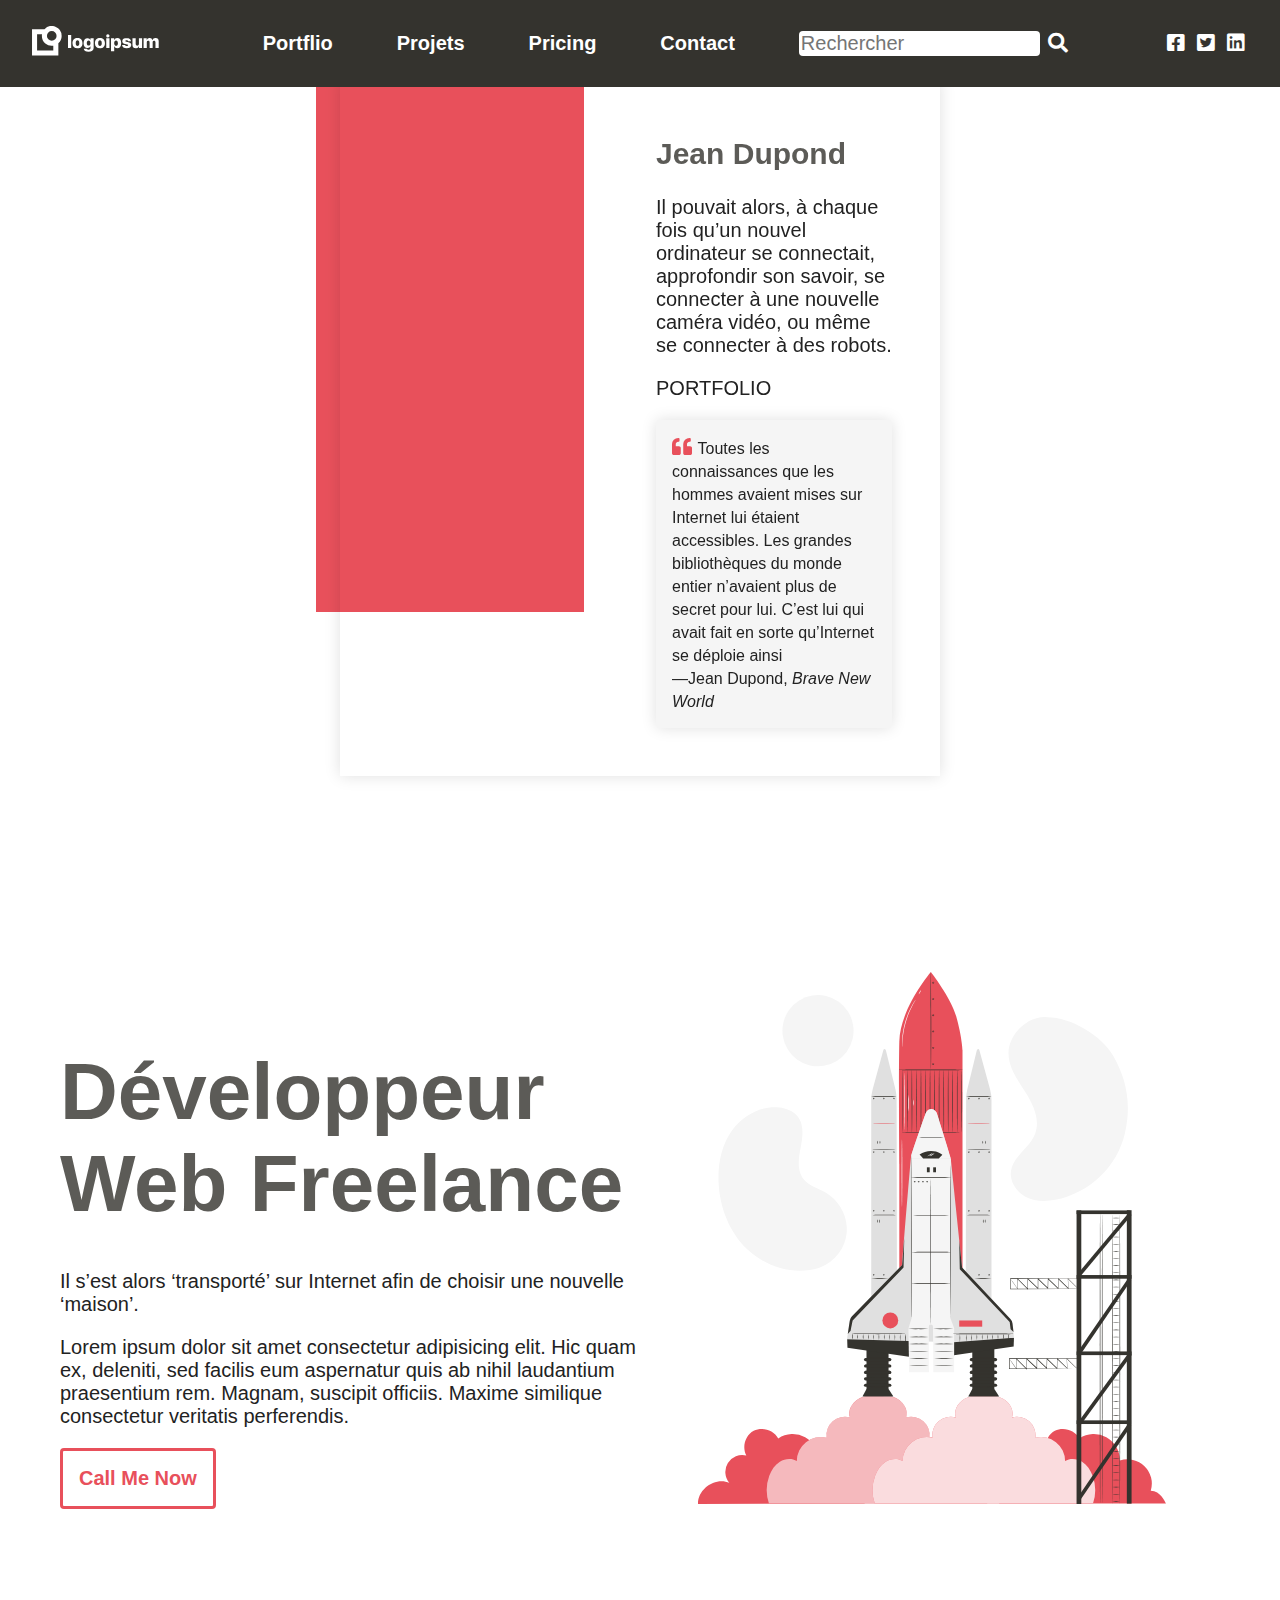
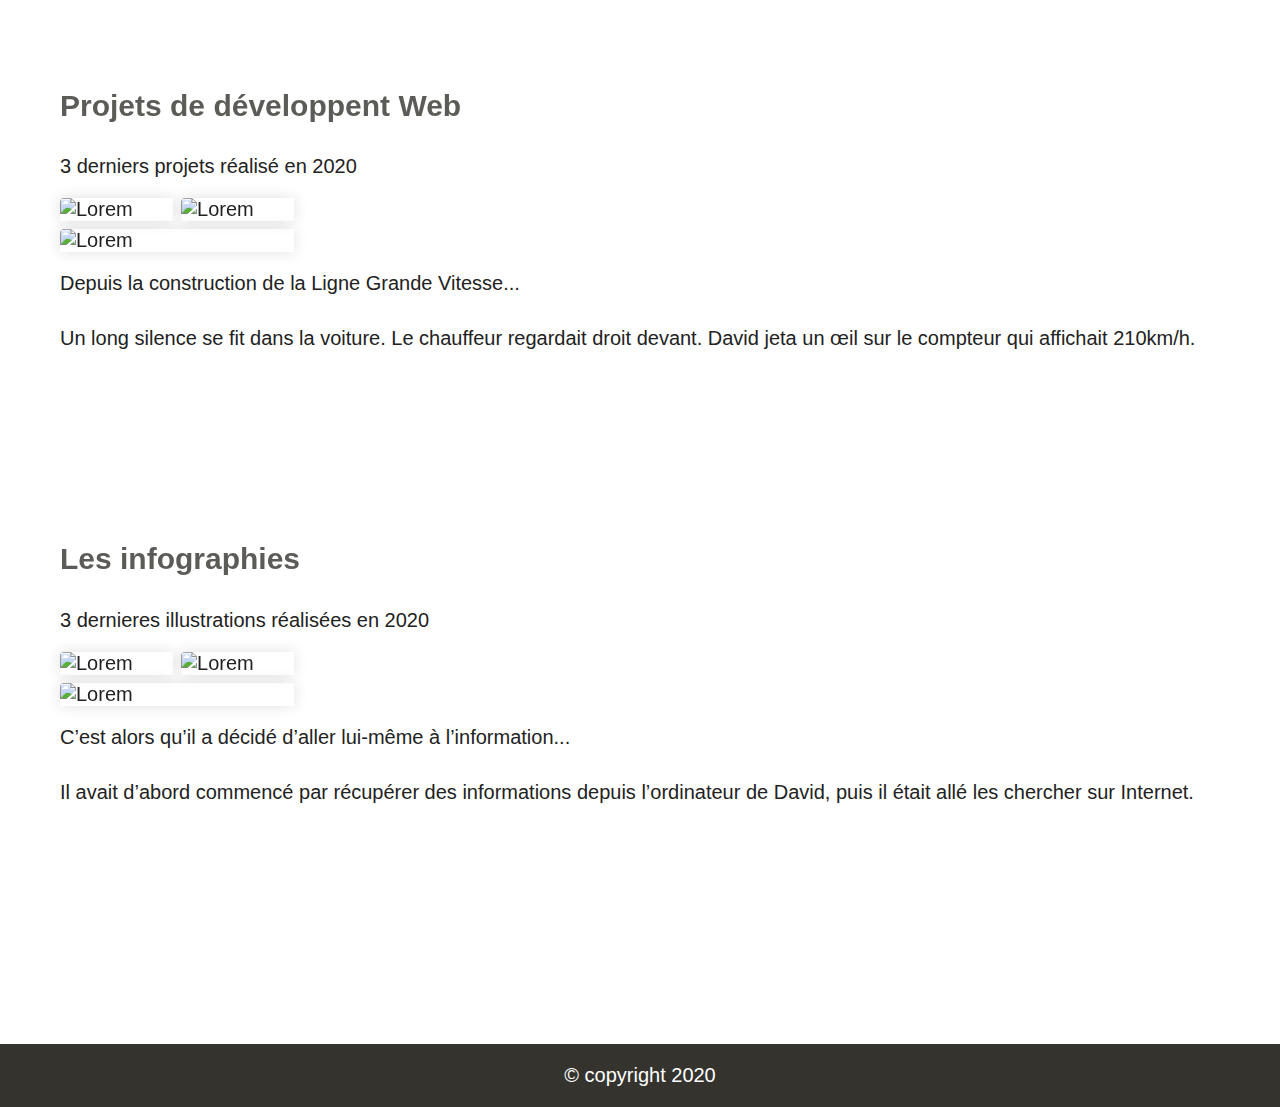
==== index.html @ 0a0eeaf2 "MAJ Majeur" ====
<!DOCTYPE html>
<html lang="fr">

<head>
    <!-- Global site tag (gtag.js) - Google Analytics -->
    <script async src="https://www.googletagmanager.com/gtag/js?id=UA-68715119-11"></script>
    <script>
        window.dataLayer = window.dataLayer || [];

        function gtag() {
            dataLayer.push(arguments);
        }
        gtag('js', new Date());
        gtag('config', 'UA-68715119-11');
    </script>
    <meta charset="UTF-8">
    <meta name="viewport" content="width=device-width, initial-scale=1.0">
    <!-- BALISE SEO MINIMUM -->
    <meta name="description"
        content="Développeur Web Freelance, je crée des sites web sur mesure. Je suis Jean Dupond. et je vous présente mes derniers travaux 2020">
    <meta name="keywords" content="Développeur, Web, Freelance">
    <meta name="author" content="Jean Dupond.">
    <!-- FACEBOOK -->
    <meta property="og:url" content="https://nicolas-malet-dev.now.sh/index.html" />
    <meta property="og:type" content="website" />
    <meta property="og:title" content="Jean Dupond. Développeur Web Freelance" />
    <meta property="og:description" content="Développeur Web Freelance, je crée des sites web sur mesure" />
    <meta property="og:image" content="https://nicolas-malet-dev.now.sh/images/appercu-du-site.png" />
    <title>Portfolio de Jean Dupond. Développeur Web Freelance</title>
    <link rel="alternate" hreflang="fr" href="https://nicolas-malet-dev.now.sh/" />
    <!-- <link rel="stylesheet" href="css/reset.css"> -->
    <link rel="stylesheet" href="css/normalize.css">
    <link rel="stylesheet" href="https://cdnjs.cloudflare.com/ajax/libs/font-awesome/5.13.1/css/all.min.css">
    <link rel="stylesheet" href="css/master.css">
    <link rel="stylesheet" href="css/side-nav.css">
</head>

<body>

    <header>
        <a id="logo" href="index.html">
            <svg id="logoipsum" xmlns="http://www.w3.org/2000/svg" width="126.72" height="29.54"
                viewbox="0 0 126.72 29.54">
                <defs>
                    <style>
                        .cls-1 {
                            fill: #fff;
                        }
                    </style>
                </defs>
                <path class="cls-1"
                    d="M61.51,44.26h3.21v13H61.51ZM66,52.37c0-3.22,2-5.15,5-5.15s5,1.93,5,5.15-1.93,5.17-5,5.17S66,55.66,66,52.37Zm6.82,0c0-1.77-.69-2.81-1.79-2.81s-1.78,1-1.78,2.81.68,2.8,1.78,2.8,1.81-1,1.81-2.79Zm4.46,5.56h3.1a1.66,1.66,0,0,0,1.74,1c1.23,0,1.87-.66,1.87-1.64v-1.8h0a3.06,3.06,0,0,1-3,1.75c-2.35,0-3.91-1.79-3.91-4.87s1.49-5,4-5a3.07,3.07,0,0,1,3,1.89H84V47.45h3.18v9.74C87.18,59.54,85.1,61,82,61c-2.78,0-4.56-1.28-4.74-3.07ZM84,52.37c0-1.57-.72-2.56-1.86-2.56s-1.84,1-1.84,2.56.69,2.48,1.84,2.48S84,54,84,52.37Zm4.45,0c0-3.22,2-5.15,5-5.15s5,1.93,5,5.15-1.94,5.17-5,5.17-5-1.88-5-5.17Zm6.82,0c0-1.77-.7-2.81-1.79-2.81s-1.78,1-1.78,2.81.68,2.8,1.78,2.8,1.81-1,1.81-2.79Zm4.48-7.29a1.64,1.64,0,1,1,1.71,1.57h-.07a1.58,1.58,0,0,1-1.62-1.54v0Zm0,2.36H103V57.3H99.8Zm14.94,4.93c0,3.21-1.44,5.07-3.89,5.07a3.07,3.07,0,0,1-3-1.83h-.06v4.86h-3.21v-13h3.19v1.76h.06a3.1,3.1,0,0,1,3-1.9c2.52,0,4,1.83,4,5.05Zm-3.27,0c0-1.56-.73-2.57-1.86-2.57s-1.84,1-1.85,2.57.72,2.56,1.85,2.56,1.92-.93,1.92-2.55Zm8.75-5.16c2.69,0,4.36,1.27,4.38,3.31h-2.93c0-.71-.59-1.15-1.47-1.15s-1.3.34-1.3.85.37.67,1.11.82l2.06.42c2,.42,2.8,1.22,2.8,2.71,0,2-1.85,3.36-4.6,3.36s-4.54-1.32-4.67-3.33h3.11c.09.73.67,1.16,1.61,1.16s1.38-.3,1.38-.83-.3-.62-1.07-.78l-1.86-.39c-1.93-.41-2.94-1.42-2.94-2.93.06-2,1.74-3.21,4.45-3.21Zm15.4,10.08h-3.11V55.44h-.06a2.82,2.82,0,0,1-2.87,2.05A3.43,3.43,0,0,1,126,54.17c0-.13,0-.26,0-.39V47.45h3.21v5.64c0,1.16.61,1.79,1.61,1.79a1.65,1.65,0,0,0,1.63-1.65,1.79,1.79,0,0,0,0-.23V47.45h3.2Zm1.55-9.85h3.12v1.9h.07a2.85,2.85,0,0,1,2.81-2.08,2.56,2.56,0,0,1,2.74,2.09H146a3,3,0,0,1,3-2.09,3.13,3.13,0,0,1,3.24,3c0,.12,0,.23,0,.35V57.3H149V51.43c0-1-.47-1.56-1.38-1.56a1.4,1.4,0,0,0-1.42,1.38,1.48,1.48,0,0,0,0,.21V57.3h-3.06V51.4c0-1-.49-1.53-1.37-1.53a1.42,1.42,0,0,0-1.44,1.42,1.21,1.21,0,0,0,0,.19V57.3h-3.21Z"
                    transform="translate(-25.52 -35.23)" />
                <path class="cls-1"
                    d="M55.16,45.11A9.88,9.88,0,0,0,38,38.43H25.52V64.77H51.87V52.46A9.86,9.86,0,0,0,55.16,45.11Zm-5.07,0a4.82,4.82,0,1,1-4.83-4.81h0A4.82,4.82,0,0,1,50.09,45.11ZM46.8,59.7H30.59V43.5h4.94a8.69,8.69,0,0,0-.15,1.61A9.83,9.83,0,0,0,46.8,54.87Z"
                    transform="translate(-25.52 -35.23)" />
            </svg>
        </a>
        <div class="sideBarActionButton" onclick="openNav()">
            <i class="fas fa-bars"></i>
        </div>
        <nav id="mySidenav">
            <div class="sideBarActionButton" onclick="closeNav()">
                <i class="fas fa-times"></i>
            </div>
            <a href="index.html">Portflio</a>
            <a href="projets.html">Projets</a>
            <a href="#">Pricing</a>
            <a href="contact.html">Contact</a>
            <form id="recherche">
                <label for="search">
                    <input id="search" class="styleInput" type="search" placeholder="Rechercher">
                    <button type="submit"><i class="fas fa-search fx" style="color:white"></i></button>
                </label>
            </form>

            <div class="rs">
                <a href="#"><i class="fab fa-facebook-square fx"></i></a>
                <a href="#"><i class="fab fa-twitter-square fx"></i></a>
                <a href="#"><i class="fab fa-linkedin fx"></i></a>
            </div>
        </nav>
    </header>
    <aside>
        <div class="card d-flex-row glu2 shadow-light">
            <div class="profilPhoto flex-1-1-200">
                <div class="design">

                </div>
            </div>

            <div class="profilText flex-1-1-200">
                <h2>Jean Dupond</h2>
                <p>Il pouvait alors, à chaque fois qu’un nouvel ordinateur se connectait, approfondir son savoir, se
                    connecter à une nouvelle caméra vidéo, ou même se connecter à des robots.
                </p>
                <p><strong>PORTFOLIO</strong></p>

                <blockquote class="border-radius shadow-light" cite="https://www.huxley.net/bnw/four.html">
                    <i class="fas fa-quote-left"></i>
                    <small>Toutes les connaissances que les hommes avaient mises sur Internet lui étaient accessibles.
                        Les grandes bibliothèques du monde entier n’avaient plus de secret pour lui. C’est lui qui avait
                        fait en sorte qu’Internet se déploie ainsi</small>
                    <footer><small>—Jean Dupond, <cite>Brave New World</cite></small></footer>
                </blockquote>
            </div>
        </div>
    </aside>
    <main class="espaceInt">
        <article class="d-flex-row fEnd">
            <div class="flex-1-1-200 espaceExt">
                <h1>Développeur Web Freelance</h1>

                <p>Il s’est alors ‘transporté’ sur Internet afin de choisir une nouvelle ‘maison’.</p>
                <p>Lorem ipsum dolor sit amet consectetur adipisicing elit. Hic quam ex, deleniti, sed facilis eum
                    aspernatur quis ab nihil laudantium praesentium rem. Magnam, suscipit officiis. Maxime similique
                    consectetur veritatis perferendis.</p>
                <a class="text-center btn-secondary border-radius"
                    href="download/vs-code-keyboard-shortcuts-windows.pdf">
                    Call Me Now
                </a>
            </div>
            <div class="flex-1-1-200 espaceExt text-center">
                <img id="illustration" src="images/rocket.svg" alt="Lorem">
            </div>
        </article>
        <article class=" d-flex-col ">
            <h2 class="espaceExt-p">Projets de développent Web</h2>
            <p class="espaceExt-p"><strong>3 derniers projets réalisé en 2020</strong></p>
            <div class="d-flex-row">
                <div class="miniature flex-1-1-200 espaceExt shadow-light">
                    <div class="miniature-overlay">
                        <a class="text-center text-light btn-white espaceExt border-radius"
                            href="download/vs-code-keyboard-shortcuts-windows.pdf"><i class="fas fa-download"></i> Download</a>
                    </div>
                    <img class="border-radius" src="https://picsum.photos/450/280?random=1" alt="Lorem" />
                </div>
                <div class="miniature flex-1-1-200 espaceExt shadow-light">
                    <div class="miniature-overlay"><a class="text-center text-light btn-white espaceExt border-radius"
                            href="download/vs-code-keyboard-shortcuts-windows.pdf"><i class="fas fa-download"></i> Download</a>
                    </div>
                    <img class="border-radius" src="https://picsum.photos/450/280?random=2" alt="Lorem" />
                </div>
                <div class="miniature flex-1-1-200 espaceExt shadow-light">
                    <div class="miniature-overlay"><a class="text-center text-light btn-white espaceExt border-radius"
                            href="download/vs-code-keyboard-shortcuts-windows.pdf"><i class="fas fa-download"></i> Download</a>
                    </div>
                    <img class="border-radius" src="https://picsum.photos/450/280?random=3" alt="Lorem" />
                </div>
            </div>
            <p class="espaceExt-p">Depuis la construction de la Ligne Grande Vitesse...</p>
            <p class="espaceExt-p">Un long silence se fit dans la voiture. Le chauffeur regardait droit devant. David jeta
                un œil sur le
                compteur qui affichait 210km/h.</p>

        </article>
        <article class=" d-flex-col ">
            <h2 class="espaceExt-p">Les infographies</h2>
            <p class="espaceExt-p"><strong>3 dernieres illustrations réalisées en 2020</strong></p>
            <div class="d-flex-row">
                <div class="miniature flex-1-1-200 espaceExt shadow-light">
                    <div class="miniature-overlay"><a class="text-center text-light btn-white espaceExt border-radius"
                            href="download/vs-code-keyboard-shortcuts-windows.pdf"><i class="fas fa-download"></i> Download</a>
                    </div>
                    <img class="border-radius" src="https://picsum.photos/450/280?random=4" alt="Lorem" />
                </div>
                <div class="miniature flex-1-1-200 espaceExt shadow-light">
                    <div class="miniature-overlay"><a class="text-center text-light btn-white espaceExt border-radius"
                            href="download/vs-code-keyboard-shortcuts-windows.pdf"><i class="fas fa-download"></i> Download</a>
                    </div>
                    <img class="border-radius" src="https://picsum.photos/450/280?random=5" alt="Lorem" />
                </div>
                <div class="miniature flex-1-1-200 espaceExt shadow-light">
                    <div class="miniature-overlay"><a class="text-center text-light btn-white espaceExt border-radius"
                            href="download/vs-code-keyboard-shortcuts-windows.pdf"><i class="fas fa-download"></i> Download</a>
                    </div>
                    <img class="border-radius" src="https://picsum.photos/450/280?random=6" alt="Lorem" />
                </div>
            </div>
            <p class="espaceExt-p"> C’est alors qu’il a décidé d’aller lui-même à l’information...</p>
            <p class="espaceExt-p">Il avait d’abord commencé par récupérer des informations depuis l’ordinateur de David,
                puis il était allé les chercher sur Internet. </p>

        </article>
    </main>
    <footer class="pageFooter espaceInt text-light text-center">
        <p>&copy; copyright 2020</p>
    </footer>
    <script src="js/side-nav.js"></script>
</body>

</html>
---- css/master.css ----
@import 'fonts.css';

:root {
    --primary-color: #34332E;
    --secondary-color: #E8505B;
    --light-color: #fff;
    --dark-color: #222;
    --radius: 4px;
    --shadow-black: 0 0 15px rgba(0, 0, 0, 0.2);
    --shadow-light: 0 0 15px rgba(0, 0, 0, 0.125);
    scroll-behavior: smooth;
    font-size: 100%;
}

*,
*::before,
*::after {
    /* background-color: rgba(0,0,0,0.1);
    border: 1px dashed white; */
    box-sizing: border-box;
}

body {
    font-family: 'Roboto', sans-serif;
    font-weight: 200;
    margin: 0;
    display: flex;
    flex-wrap: wrap;
    justify-content: space-evenly;
    font-size: 20px;
    color: #222;
}

img {
    max-width: 100%;
}

h1,
h2,
h3,
h4,
h5,
h6 {
    width: 100%;
    font-family: 'Monda', sans-serif;
    color: var(--primary-color);
    opacity: 0.8;
}

h1 {
    font-size: 2rem;
    margin: 0.5em 0;
}

header {
    background-color: var(--b);
    color: var(--c);
    width: 100%;
    display: flex;
    justify-content: space-between;
    align-items: center;
    position: fixed;
    z-index: 1;
}

aside {
    flex: 1 1 600px;
    max-width: 600px;
    margin: 5rem 1rem;
}


main {
    background-color: white;
    flex: 2 2 800px;
    max-width: 1200px;
    min-height: 100vh;
    margin: 5rem 0;
}

article {
    /* background-color: #f5f5f5; */
    padding: 1rem 0;
    margin: 1rem 0 8rem;
}


footer {
    width: 100%;
}

button {
    /*Axe Secondaire*/
    align-self: center;
}

video {
    max-width: 100%;
    display: block;
}

form {
    max-width: 800px;
    margin: auto;
}


blockquote {
    margin: 1rem 0;
    background-color: #f5f5f5;
    padding: 1rem;

}

blockquote i {
    color: var(--secondary-color);
}

.d-flex-row {
    display: flex;
    flex-wrap: wrap;
    align-items: flex-start;
    align-content: flex-start;
}

.d-flex-col {
    display: flex;
    flex-direction: column;
    justify-content: flex-start;
    align-items: flex-start;
    align-content: flex-end;
}

.fEnd{
    align-items: flex-end;
}

.flex-1-1-200 {
    flex: 1 1 600px;
}

.espaceExt {
    margin: 0.25rem 0.25rem;
}

.espaceExt-p {
    margin: 1rem 0.25rem;
}

.espaceInt {
    padding: 0 1rem;
    /*1rem = 1em = 16px*/
}

.text-light {
    color: white;
}

.text-center {
    text-align: center;
}

.border-radius {
    border-radius: var(--radius);
}

.shadow-light {
    box-shadow: var(--shadow-light);
}

.btn-primary {
    display: inline-block;
    background-color: var(--secondary-color);
    border: 2px solid transparent;
    padding: 0.5rem 0.5rem;
    text-decoration: none;
    font-size: 1rem;
    transition: all 300ms;
}

.btn-primary:hover {
    border: 2px solid var(--secondary-color);
    background-color: transparent;
    color: var(--secondary-color);
    font-weight: bold;
}

.btn-secondary {
    display: inline-block;
    border: 2px solid transparent;
    padding: 1rem 1rem;
    text-decoration: none;
    border: 3px solid var(--secondary-color);
    background-color: transparent;
    color: var(--secondary-color);
    font-weight: bold;
    transition: 300ms;
}

.btn-secondary:hover {
    background-color: transparent;
}

.btn-white {
    /* border: 2px solid var(--light-color); */
    background-color: transparent;
    color: var(--light-color);
    font-weight: bold;
    padding: 0.5rem 0.5rem;
    text-decoration: none;
    font-size: 1rem;
}


/*HEADER*/

#logo {
    max-width: 250px;
    padding: 1rem 2rem;
}

#illustration {
    max-width: 500px;
    padding: 0 1rem;
}


/*ASIDE*/

.card {
    padding: 1rem 0;
}

.profilPhoto {
    height: 600px;
    background: 50% 100% / cover url('../images/profil.png') no-repeat;

}

.profilText {

    background-color: var(--light-color);
    margin: -4rem 1rem 0;
    /* z-index: 1; */
    box-shadow: 0 0 15px rgba(0, 0, 0, 0.125);
    padding: 1rem;
    border-radius: 4px;
}

.design {
    width: 100%;
    height: 90%;
    background-color: var(--secondary-color);
    margin: -1.5rem;
    mix-blend-mode: multiply;
    /* opacity: 0.8; */
}

.pageFooter {
    background-color: var(--primary-color);

}

.miniature {
    /* padding: 1rem; */
    position: relative;
}

.miniature img {
    width: 100%;
    display: block;

}

.miniature-overlay {
    position: absolute;
    width: 100%;
    height: 100%;
    display: flex;
    justify-content: center;
    align-items: center;
    color: white;
    background-color: var(--secondary-color);
    opacity: 0;
    transition: opacity 300ms;
}

.miniature-overlay:hover {
    opacity: 1;
}

.glu1 {
    position: sticky;
    top: 0;
}

.glu2 {
    position: sticky;
    top: 8rem;
    max-width: 600px;
    margin: auto;
}

.formContact {
    display: flex;
    flex-direction: column;
    align-items: flex-start;
    width: 100%;
}

.formContact input,
.formContact textarea {
    border: solid 1px var(--primary-color);

    width: 100%;
    /* background-color: lawngreen; */
}

.mediaVideo {
    /* max-width: 100%; */
    flex: 1 1 350px;
}


@media screen and (min-width: 600px) {
    h1 {
        font-size: 5rem;
    }
    .flex-1-1-200{
        flex: 1 1 100px;
    }    
    .profilText {
        margin: 0 2rem 0;
        box-shadow: none;
        border-radius: none;
    }
    
}
---- css/side-nav.css ----
:root{
    --a: var(--secondary-color);
    --b: var(--primary-color);
    --c: var(--light-color);
    --d: var(--dark-color);
    --e: var(--shadow-black);
}


#mySidenav {
    width: 0;
    height: 100%;
    position: fixed;
    top: 0;
    left: 0;
    z-index: 1;
    background-color: var(--b);
    overflow-x: hidden;
    display: flex;
    flex-direction: column;
    justify-content: flex-start;
    align-items: flex-start;
    align-content: flex-start;
    box-shadow: var(--e);
}

#mySidenav a {
    color: var(--c);
    text-decoration: none;
    padding: 1rem 2rem;
    transition: 300ms;
    font-weight: bold;
}

#mySidenav a:hover {
    color: var(--a);
}


#mySidenav form {
    margin: 0;
    padding: 1rem 2rem;
    white-space: nowrap;
    border-color: none;
}
#mySidenav form input {
    border-radius: 4px;
    border-style: none;
    width: 80%;
}

#mySidenav form button {
    background: none;
    border: none;
    padding: 1rem 0.2rem;
}


.sideBarActionButton {
    display: block;
    padding: 1rem 2rem;
    font-size: 1.5rem;
}

#mySidenav.open {
    width: 80vw;
    transition: width 0.5s;
}

#mySidenav .rs {
    padding: 0 2rem ;
    white-space: nowrap;
}
#mySidenav .rs a {
    padding: 1rem 0.2rem;
}

/*SVG*/

@media screen and (min-width: 1200px) {
    #mySidenav {
        width: auto;
        /* height: auto; */
        position: static;
        background-color: transparent;
        box-shadow: none;
        flex-direction: row;
        align-items: center;
    }

    .sideBarActionButton {
        display: none;
    }

}
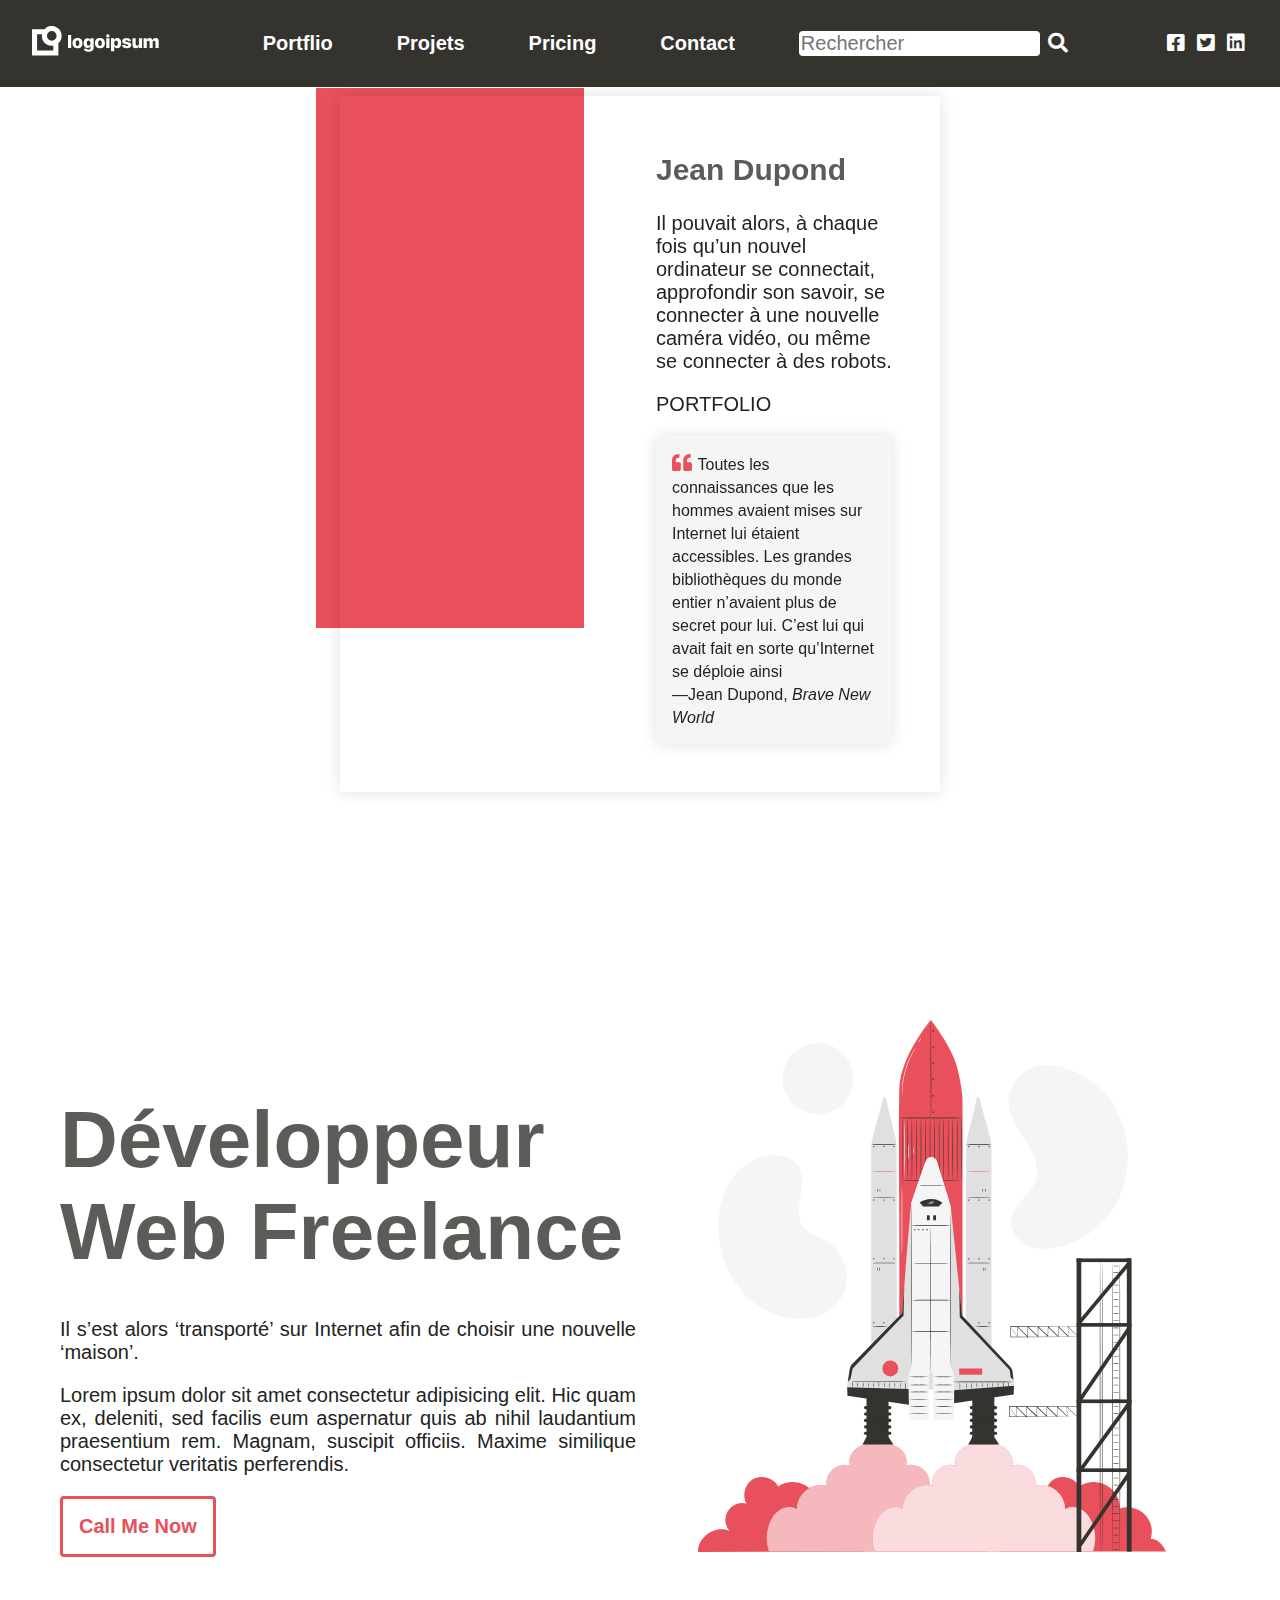
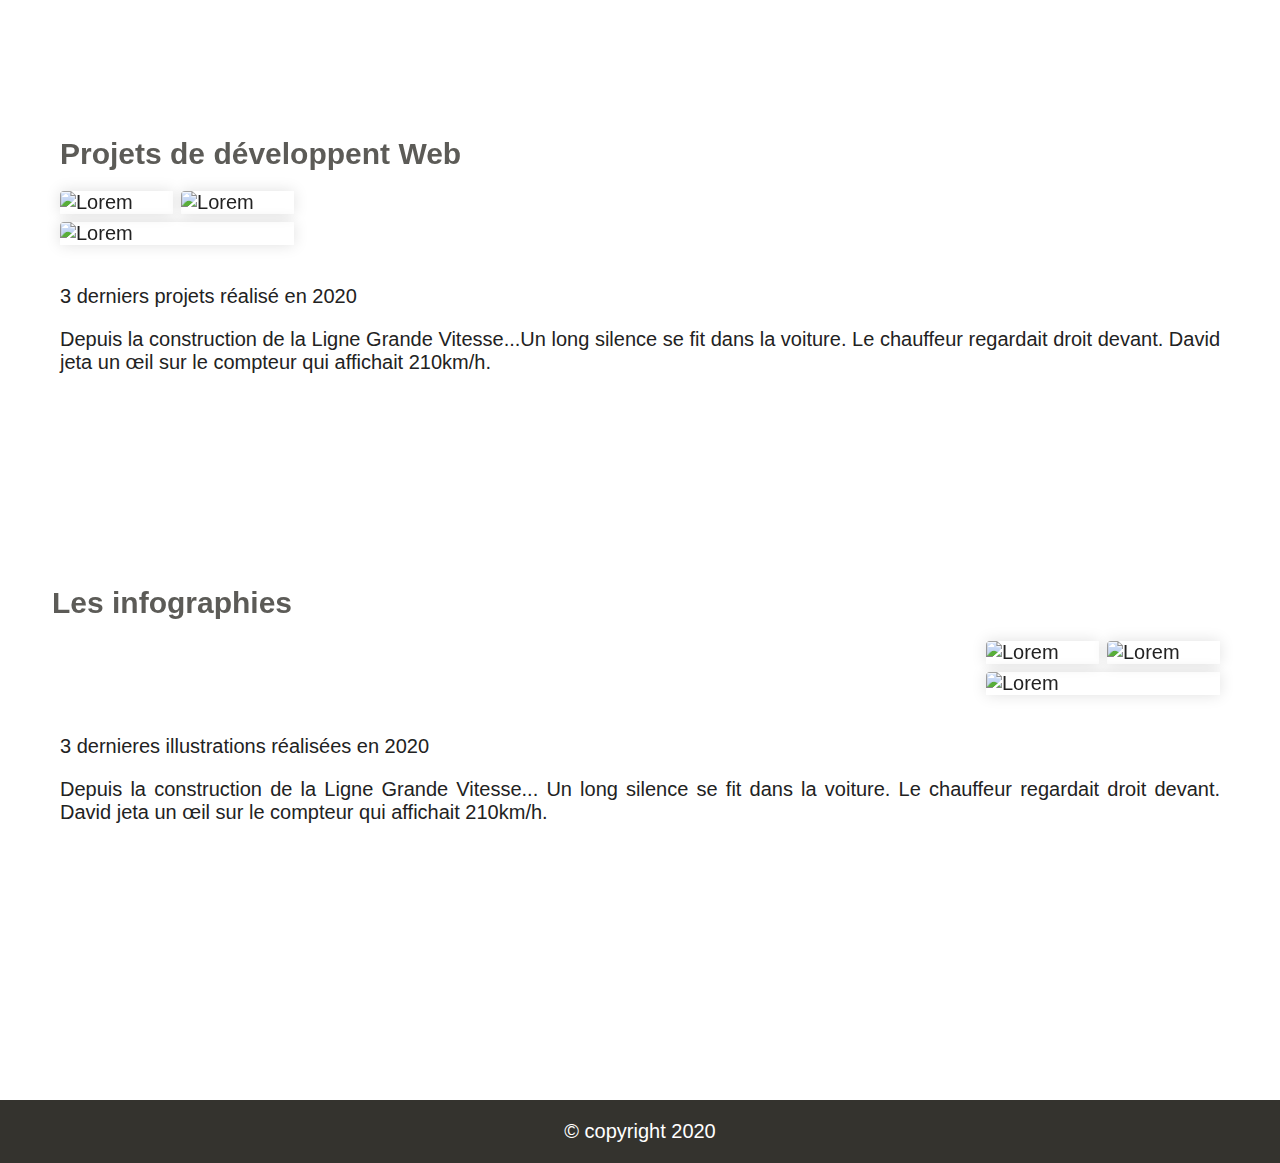
==== commit 8762418a: "Modif css" ====
--- a/index.html
+++ b/index.html
@@ -126,7 +126,6 @@
         </article>
         <article class=" d-flex-col ">
             <h2 class="espaceExt-p">Projets de développent Web</h2>
-            <p class="espaceExt-p"><strong>3 derniers projets réalisé en 2020</strong></p>
             <div class="d-flex-row">
                 <div class="miniature flex-1-1-200 espaceExt shadow-light">
                     <div class="miniature-overlay">
@@ -142,21 +141,21 @@
                     <img class="border-radius" src="https://picsum.photos/450/280?random=2" alt="Lorem" />
                 </div>
                 <div class="miniature flex-1-1-200 espaceExt shadow-light">
+                    
                     <div class="miniature-overlay"><a class="text-center text-light btn-white espaceExt border-radius"
                             href="download/vs-code-keyboard-shortcuts-windows.pdf"><i class="fas fa-download"></i> Download</a>
                     </div>
                     <img class="border-radius" src="https://picsum.photos/450/280?random=3" alt="Lorem" />
                 </div>
             </div>
-            <p class="espaceExt-p">Depuis la construction de la Ligne Grande Vitesse...</p>
-            <p class="espaceExt-p">Un long silence se fit dans la voiture. Le chauffeur regardait droit devant. David jeta
-                un œil sur le
-                compteur qui affichait 210km/h.</p>
+            <div class="espaceExt-p texte-col">
+                <p><strong>3 derniers projets réalisé en 2020</strong></p>
+                <p>Depuis la construction de la Ligne Grande Vitesse...Un long silence se fit dans la voiture. Le chauffeur regardait droit devant. David jeta un œil sur le compteur qui affichait 210km/h.</p>
+            </div>
 
         </article>
         <article class=" d-flex-col ">
             <h2 class="espaceExt-p">Les infographies</h2>
-            <p class="espaceExt-p"><strong>3 dernieres illustrations réalisées en 2020</strong></p>
             <div class="d-flex-row">
                 <div class="miniature flex-1-1-200 espaceExt shadow-light">
                     <div class="miniature-overlay"><a class="text-center text-light btn-white espaceExt border-radius"
@@ -177,9 +176,11 @@
                     <img class="border-radius" src="https://picsum.photos/450/280?random=6" alt="Lorem" />
                 </div>
             </div>
-            <p class="espaceExt-p"> C’est alors qu’il a décidé d’aller lui-même à l’information...</p>
-            <p class="espaceExt-p">Il avait d’abord commencé par récupérer des informations depuis l’ordinateur de David,
-                puis il était allé les chercher sur Internet. </p>
+            <div class="espaceExt-p texte-col">
+                <p><strong>3 dernieres illustrations réalisées en 2020</strong></p>
+                <p>Depuis la construction de la Ligne Grande Vitesse...
+                    Un long silence se fit dans la voiture. Le chauffeur regardait droit devant. David jeta un œil sur le compteur qui affichait 210km/h.</p>
+            </div>
 
         </article>
     </main>
--- a/css/master.css
+++ b/css/master.css
@@ -66,7 +66,7 @@
 aside {
     flex: 1 1 600px;
     max-width: 600px;
-    margin: 5rem 1rem;
+    margin: 6rem 1rem;
 }
 
 
@@ -75,13 +75,14 @@
     flex: 2 2 800px;
     max-width: 1200px;
     min-height: 100vh;
-    margin: 5rem 0;
+    margin: 6rem 0;
 }
 
 article {
     /* background-color: #f5f5f5; */
     padding: 1rem 0;
     margin: 1rem 0 8rem;
+    text-align: justify;
 }
 
 
@@ -131,6 +132,12 @@
     align-content: flex-end;
 }
 
+.d-flex-col:nth-of-type(odd) {
+    justify-content: flex-end;
+    align-items: flex-end;
+    align-content: flex-end;
+}
+
 .fEnd{
     align-items: flex-end;
 }
@@ -151,6 +158,10 @@
     padding: 0 1rem;
     /*1rem = 1em = 16px*/
 }
+
+/* .texte-col {
+    columns: 2;
+} */
 
 .text-light {
     color: white;
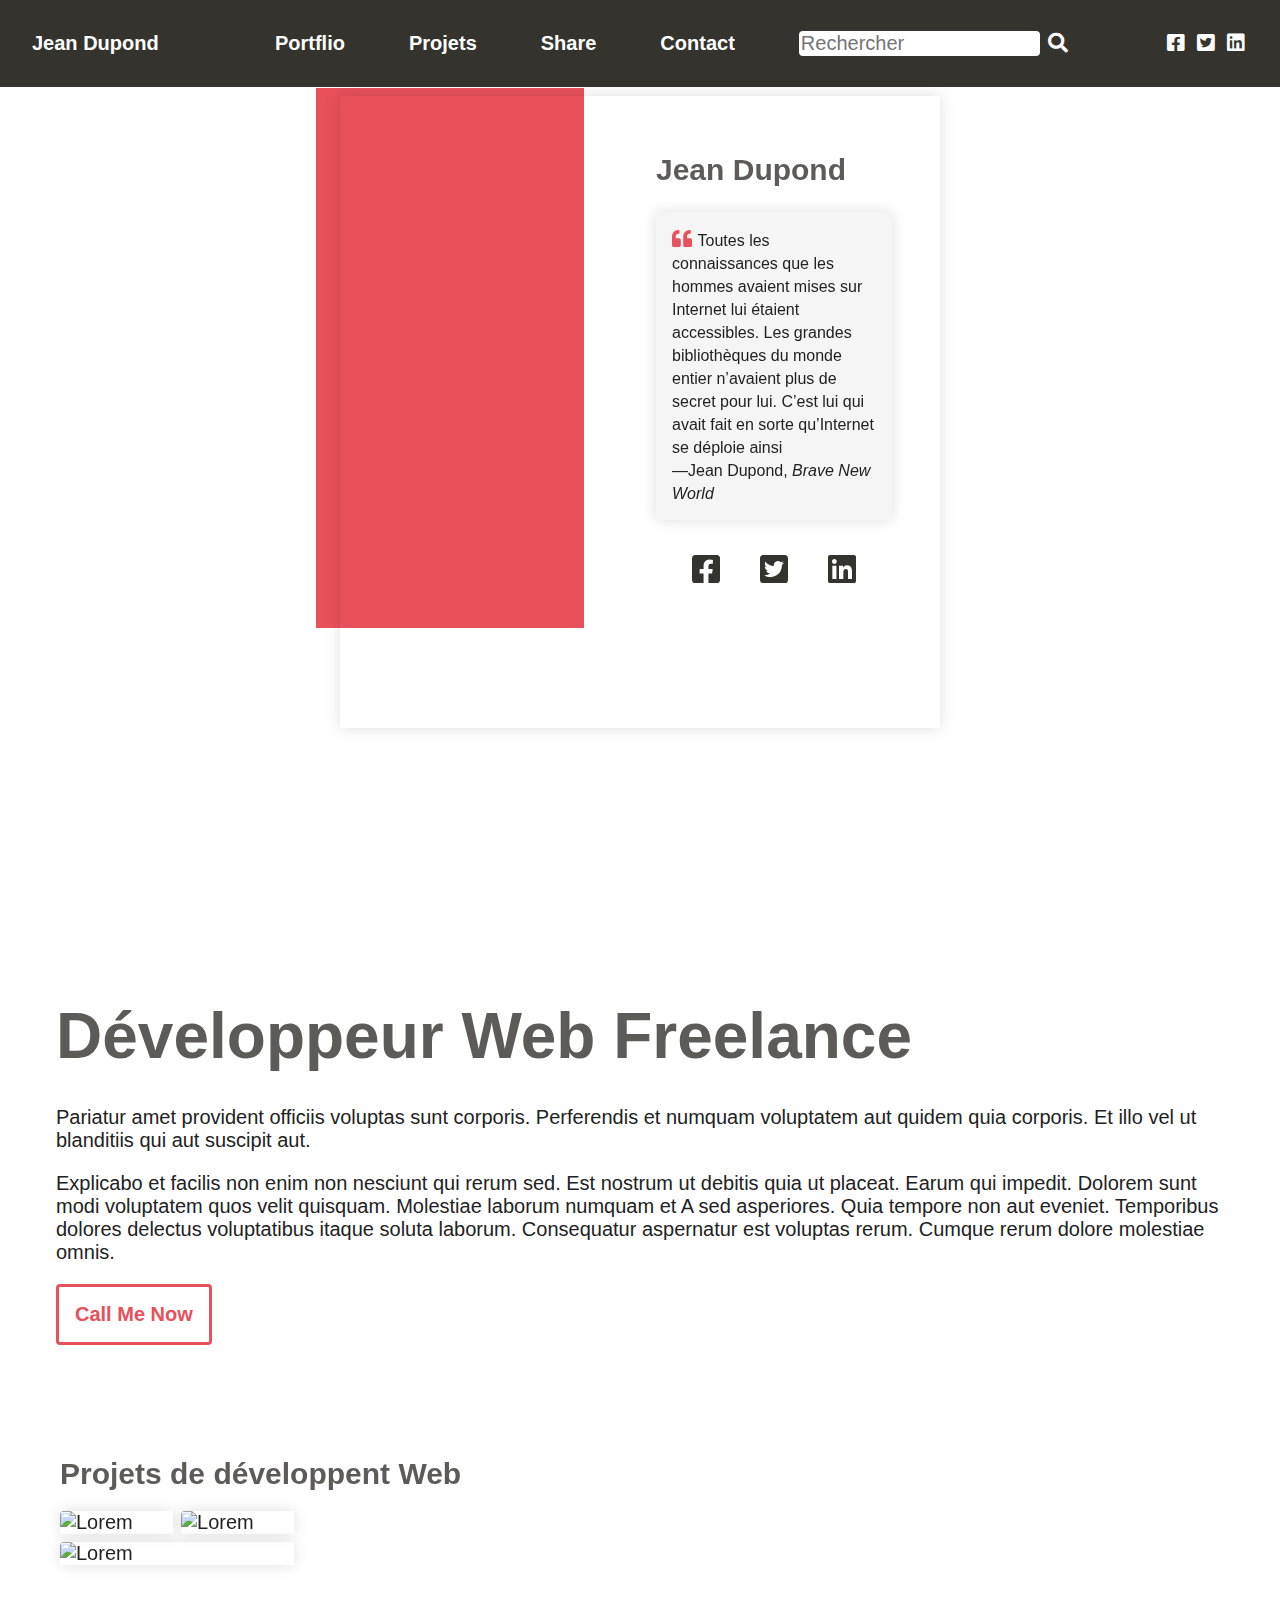
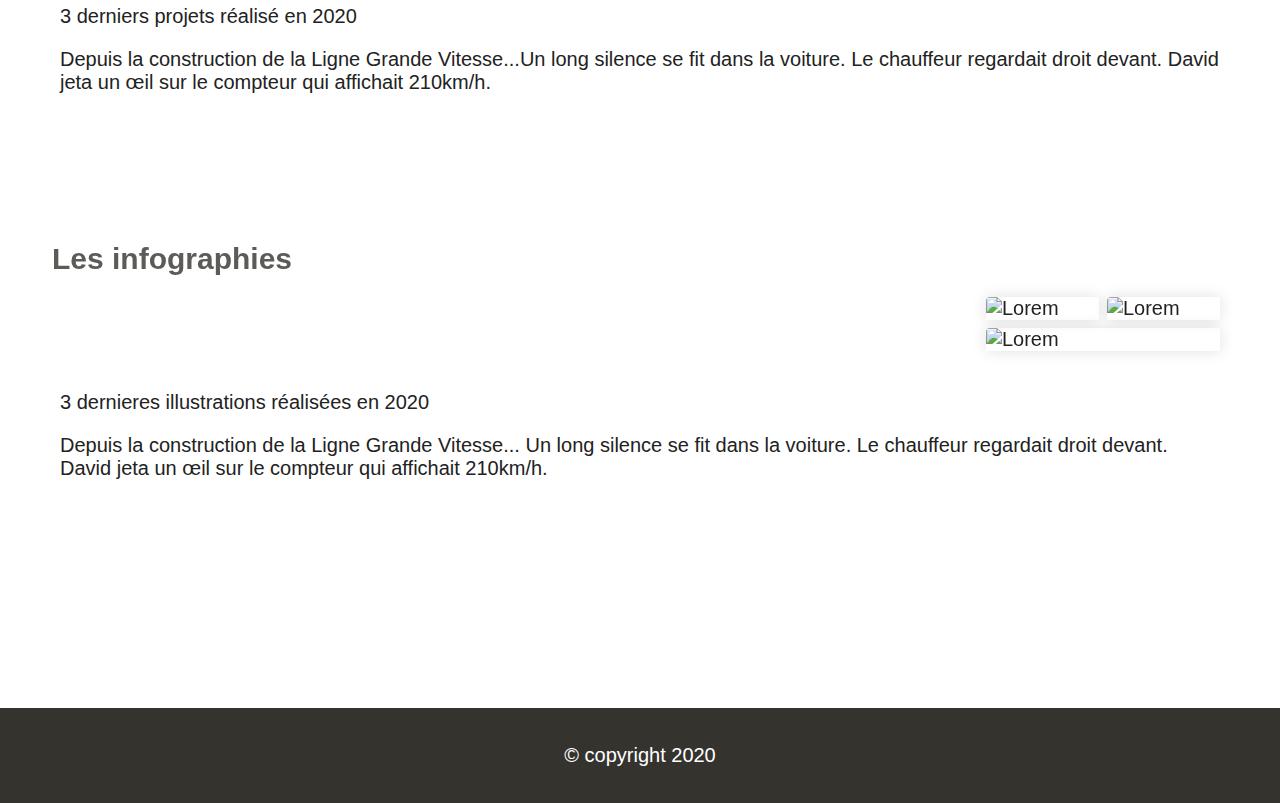
==== commit cf6cbc3a: "MAJ" ====
--- a/index.html
+++ b/index.html
@@ -38,23 +38,8 @@
 <body>
 
     <header>
-        <a id="logo" href="index.html">
-            <svg id="logoipsum" xmlns="http://www.w3.org/2000/svg" width="126.72" height="29.54"
-                viewbox="0 0 126.72 29.54">
-                <defs>
-                    <style>
-                        .cls-1 {
-                            fill: #fff;
-                        }
-                    </style>
-                </defs>
-                <path class="cls-1"
-                    d="M61.51,44.26h3.21v13H61.51ZM66,52.37c0-3.22,2-5.15,5-5.15s5,1.93,5,5.15-1.93,5.17-5,5.17S66,55.66,66,52.37Zm6.82,0c0-1.77-.69-2.81-1.79-2.81s-1.78,1-1.78,2.81.68,2.8,1.78,2.8,1.81-1,1.81-2.79Zm4.46,5.56h3.1a1.66,1.66,0,0,0,1.74,1c1.23,0,1.87-.66,1.87-1.64v-1.8h0a3.06,3.06,0,0,1-3,1.75c-2.35,0-3.91-1.79-3.91-4.87s1.49-5,4-5a3.07,3.07,0,0,1,3,1.89H84V47.45h3.18v9.74C87.18,59.54,85.1,61,82,61c-2.78,0-4.56-1.28-4.74-3.07ZM84,52.37c0-1.57-.72-2.56-1.86-2.56s-1.84,1-1.84,2.56.69,2.48,1.84,2.48S84,54,84,52.37Zm4.45,0c0-3.22,2-5.15,5-5.15s5,1.93,5,5.15-1.94,5.17-5,5.17-5-1.88-5-5.17Zm6.82,0c0-1.77-.7-2.81-1.79-2.81s-1.78,1-1.78,2.81.68,2.8,1.78,2.8,1.81-1,1.81-2.79Zm4.48-7.29a1.64,1.64,0,1,1,1.71,1.57h-.07a1.58,1.58,0,0,1-1.62-1.54v0Zm0,2.36H103V57.3H99.8Zm14.94,4.93c0,3.21-1.44,5.07-3.89,5.07a3.07,3.07,0,0,1-3-1.83h-.06v4.86h-3.21v-13h3.19v1.76h.06a3.1,3.1,0,0,1,3-1.9c2.52,0,4,1.83,4,5.05Zm-3.27,0c0-1.56-.73-2.57-1.86-2.57s-1.84,1-1.85,2.57.72,2.56,1.85,2.56,1.92-.93,1.92-2.55Zm8.75-5.16c2.69,0,4.36,1.27,4.38,3.31h-2.93c0-.71-.59-1.15-1.47-1.15s-1.3.34-1.3.85.37.67,1.11.82l2.06.42c2,.42,2.8,1.22,2.8,2.71,0,2-1.85,3.36-4.6,3.36s-4.54-1.32-4.67-3.33h3.11c.09.73.67,1.16,1.61,1.16s1.38-.3,1.38-.83-.3-.62-1.07-.78l-1.86-.39c-1.93-.41-2.94-1.42-2.94-2.93.06-2,1.74-3.21,4.45-3.21Zm15.4,10.08h-3.11V55.44h-.06a2.82,2.82,0,0,1-2.87,2.05A3.43,3.43,0,0,1,126,54.17c0-.13,0-.26,0-.39V47.45h3.21v5.64c0,1.16.61,1.79,1.61,1.79a1.65,1.65,0,0,0,1.63-1.65,1.79,1.79,0,0,0,0-.23V47.45h3.2Zm1.55-9.85h3.12v1.9h.07a2.85,2.85,0,0,1,2.81-2.08,2.56,2.56,0,0,1,2.74,2.09H146a3,3,0,0,1,3-2.09,3.13,3.13,0,0,1,3.24,3c0,.12,0,.23,0,.35V57.3H149V51.43c0-1-.47-1.56-1.38-1.56a1.4,1.4,0,0,0-1.42,1.38,1.48,1.48,0,0,0,0,.21V57.3h-3.06V51.4c0-1-.49-1.53-1.37-1.53a1.42,1.42,0,0,0-1.44,1.42,1.21,1.21,0,0,0,0,.19V57.3h-3.21Z"
-                    transform="translate(-25.52 -35.23)" />
-                <path class="cls-1"
-                    d="M55.16,45.11A9.88,9.88,0,0,0,38,38.43H25.52V64.77H51.87V52.46A9.86,9.86,0,0,0,55.16,45.11Zm-5.07,0a4.82,4.82,0,1,1-4.83-4.81h0A4.82,4.82,0,0,1,50.09,45.11ZM46.8,59.7H30.59V43.5h4.94a8.69,8.69,0,0,0-.15,1.61A9.83,9.83,0,0,0,46.8,54.87Z"
-                    transform="translate(-25.52 -35.23)" />
-            </svg>
+        <a id="logo" href="index.html" style="color: #fff; text-decoration: none;font-weight: bold;">
+            Jean Dupond
         </a>
         <div class="sideBarActionButton" onclick="openNav()">
             <i class="fas fa-bars"></i>
@@ -65,7 +50,7 @@
             </div>
             <a href="index.html">Portflio</a>
             <a href="projets.html">Projets</a>
-            <a href="#">Pricing</a>
+            <a href="#">Share</a>
             <a href="contact.html">Contact</a>
             <form id="recherche">
                 <label for="search">
@@ -75,9 +60,9 @@
             </form>
 
             <div class="rs">
-                <a href="#"><i class="fab fa-facebook-square fx"></i></a>
-                <a href="#"><i class="fab fa-twitter-square fx"></i></a>
-                <a href="#"><i class="fab fa-linkedin fx"></i></a>
+                <a class="espaceInt" href="#"><i class="fab fa-facebook-square fx"></i></a>
+                <a class="espaceInt" href="#"><i class="fab fa-twitter-square fx"></i></a>
+                <a class="espaceInt" href="#"><i class="fab fa-linkedin fx"></i></a>
             </div>
         </nav>
     </header>
@@ -91,11 +76,6 @@
 
             <div class="profilText flex-1-1-200">
                 <h2>Jean Dupond</h2>
-                <p>Il pouvait alors, à chaque fois qu’un nouvel ordinateur se connectait, approfondir son savoir, se
-                    connecter à une nouvelle caméra vidéo, ou même se connecter à des robots.
-                </p>
-                <p><strong>PORTFOLIO</strong></p>
-
                 <blockquote class="border-radius shadow-light" cite="https://www.huxley.net/bnw/four.html">
                     <i class="fas fa-quote-left"></i>
                     <small>Toutes les connaissances que les hommes avaient mises sur Internet lui étaient accessibles.
@@ -103,54 +83,63 @@
                         fait en sorte qu’Internet se déploie ainsi</small>
                     <footer><small>—Jean Dupond, <cite>Brave New World</cite></small></footer>
                 </blockquote>
+                <div class="follow espaceInt">
+                    <a href="#"><i class="fab fa-facebook-square fx"></i></a>
+                    <a href="#"><i class="fab fa-twitter-square fx"></i></a>
+                    <a href="#"><i class="fab fa-linkedin fx"></i></a>
+                </div>
             </div>
         </div>
     </aside>
     <main class="espaceInt">
         <article class="d-flex-row fEnd">
-            <div class="flex-1-1-200 espaceExt">
+            <div class="flex-1-1-400">
                 <h1>Développeur Web Freelance</h1>
 
-                <p>Il s’est alors ‘transporté’ sur Internet afin de choisir une nouvelle ‘maison’.</p>
-                <p>Lorem ipsum dolor sit amet consectetur adipisicing elit. Hic quam ex, deleniti, sed facilis eum
-                    aspernatur quis ab nihil laudantium praesentium rem. Magnam, suscipit officiis. Maxime similique
-                    consectetur veritatis perferendis.</p>
+                <p>Pariatur amet provident officiis voluptas sunt corporis. Perferendis et numquam voluptatem aut quidem quia corporis. Et illo vel ut blanditiis qui aut suscipit aut.</p>
+                <p>Explicabo et facilis non enim non nesciunt qui rerum sed. Est nostrum ut debitis quia ut placeat. Earum qui impedit. Dolorem sunt modi voluptatem quos velit quisquam. Molestiae laborum numquam et A sed asperiores. Quia tempore non aut eveniet. Temporibus dolores delectus voluptatibus itaque soluta laborum. Consequatur aspernatur est voluptas rerum. Cumque rerum dolore molestiae omnis.</p>
                 <a class="text-center btn-secondary border-radius"
                     href="download/vs-code-keyboard-shortcuts-windows.pdf">
                     Call Me Now
                 </a>
             </div>
-            <div class="flex-1-1-200 espaceExt text-center">
-                <img id="illustration" src="images/rocket.svg" alt="Lorem">
-            </div>
+            <!-- <div class="flex-1-1-400 m-m text-center">
+                <img id="illustration" src="images/infographie.png" alt="Lorem">
+            </div> -->
         </article>
         <article class=" d-flex-col ">
             <h2 class="espaceExt-p">Projets de développent Web</h2>
             <div class="d-flex-row">
                 <div class="miniature flex-1-1-200 espaceExt shadow-light">
-                    <div class="miniature-overlay">
+                    <div class="miniature-overlay border-radius">
                         <a class="text-center text-light btn-white espaceExt border-radius"
-                            href="download/vs-code-keyboard-shortcuts-windows.pdf"><i class="fas fa-download"></i> Download</a>
+                            href="download/vs-code-keyboard-shortcuts-windows.pdf"><i class="fas fa-download"></i>
+                            Download</a>
                     </div>
                     <img class="border-radius" src="https://picsum.photos/450/280?random=1" alt="Lorem" />
                 </div>
                 <div class="miniature flex-1-1-200 espaceExt shadow-light">
-                    <div class="miniature-overlay"><a class="text-center text-light btn-white espaceExt border-radius"
-                            href="download/vs-code-keyboard-shortcuts-windows.pdf"><i class="fas fa-download"></i> Download</a>
+                    <div class="miniature-overlay border-radius"><a
+                            class="text-center text-light btn-white espaceExt border-radius"
+                            href="download/vs-code-keyboard-shortcuts-windows.pdf"><i class="fas fa-download"></i>
+                            Download</a>
                     </div>
                     <img class="border-radius" src="https://picsum.photos/450/280?random=2" alt="Lorem" />
                 </div>
                 <div class="miniature flex-1-1-200 espaceExt shadow-light">
-                    
-                    <div class="miniature-overlay"><a class="text-center text-light btn-white espaceExt border-radius"
-                            href="download/vs-code-keyboard-shortcuts-windows.pdf"><i class="fas fa-download"></i> Download</a>
+
+                    <div class="miniature-overlay border-radius"><a
+                            class="text-center text-light btn-white espaceExt border-radius"
+                            href="download/vs-code-keyboard-shortcuts-windows.pdf"><i class="fas fa-download"></i>
+                            Download</a>
                     </div>
                     <img class="border-radius" src="https://picsum.photos/450/280?random=3" alt="Lorem" />
                 </div>
             </div>
             <div class="espaceExt-p texte-col">
                 <p><strong>3 derniers projets réalisé en 2020</strong></p>
-                <p>Depuis la construction de la Ligne Grande Vitesse...Un long silence se fit dans la voiture. Le chauffeur regardait droit devant. David jeta un œil sur le compteur qui affichait 210km/h.</p>
+                <p>Depuis la construction de la Ligne Grande Vitesse...Un long silence se fit dans la voiture. Le
+                    chauffeur regardait droit devant. David jeta un œil sur le compteur qui affichait 210km/h.</p>
             </div>
 
         </article>
@@ -158,20 +147,26 @@
             <h2 class="espaceExt-p">Les infographies</h2>
             <div class="d-flex-row">
                 <div class="miniature flex-1-1-200 espaceExt shadow-light">
-                    <div class="miniature-overlay"><a class="text-center text-light btn-white espaceExt border-radius"
-                            href="download/vs-code-keyboard-shortcuts-windows.pdf"><i class="fas fa-download"></i> Download</a>
+                    <div class="miniature-overlay border-radius"><a
+                            class="text-center text-light btn-white espaceExt border-radius"
+                            href="download/vs-code-keyboard-shortcuts-windows.pdf"><i class="fas fa-download"></i>
+                            Download</a>
                     </div>
                     <img class="border-radius" src="https://picsum.photos/450/280?random=4" alt="Lorem" />
                 </div>
                 <div class="miniature flex-1-1-200 espaceExt shadow-light">
-                    <div class="miniature-overlay"><a class="text-center text-light btn-white espaceExt border-radius"
-                            href="download/vs-code-keyboard-shortcuts-windows.pdf"><i class="fas fa-download"></i> Download</a>
+                    <div class="miniature-overlay border-radius"><a
+                            class="text-center text-light btn-white espaceExt border-radius"
+                            href="download/vs-code-keyboard-shortcuts-windows.pdf"><i class="fas fa-download"></i>
+                            Download</a>
                     </div>
                     <img class="border-radius" src="https://picsum.photos/450/280?random=5" alt="Lorem" />
                 </div>
                 <div class="miniature flex-1-1-200 espaceExt shadow-light">
-                    <div class="miniature-overlay"><a class="text-center text-light btn-white espaceExt border-radius"
-                            href="download/vs-code-keyboard-shortcuts-windows.pdf"><i class="fas fa-download"></i> Download</a>
+                    <div class="miniature-overlay border-radius"><a
+                            class="text-center text-light btn-white espaceExt border-radius"
+                            href="download/vs-code-keyboard-shortcuts-windows.pdf"><i class="fas fa-download"></i>
+                            Download</a>
                     </div>
                     <img class="border-radius" src="https://picsum.photos/450/280?random=6" alt="Lorem" />
                 </div>
@@ -179,12 +174,13 @@
             <div class="espaceExt-p texte-col">
                 <p><strong>3 dernieres illustrations réalisées en 2020</strong></p>
                 <p>Depuis la construction de la Ligne Grande Vitesse...
-                    Un long silence se fit dans la voiture. Le chauffeur regardait droit devant. David jeta un œil sur le compteur qui affichait 210km/h.</p>
+                    Un long silence se fit dans la voiture. Le chauffeur regardait droit devant. David jeta un œil sur
+                    le compteur qui affichait 210km/h.</p>
             </div>
 
         </article>
     </main>
-    <footer class="pageFooter espaceInt text-light text-center">
+    <footer class=" espaceInt text-light text-center">
         <p>&copy; copyright 2020</p>
     </footer>
     <script src="js/side-nav.js"></script>
--- a/css/master.css
+++ b/css/master.css
@@ -32,7 +32,7 @@
 }
 
 img {
-    max-width: 100%;
+    width: 100%;
 }
 
 h1,
@@ -67,6 +67,7 @@
     flex: 1 1 600px;
     max-width: 600px;
     margin: 6rem 1rem;
+    background-image: url(../images/bg.jpg);
 }
 
 
@@ -81,13 +82,13 @@
 article {
     /* background-color: #f5f5f5; */
     padding: 1rem 0;
-    margin: 1rem 0 8rem;
-    text-align: justify;
-}
-
-
-footer {
-    width: 100%;
+    margin: 1rem 0 4rem;
+}
+
+
+body > footer {
+    width: 100%;
+    background-color: var(--primary-color);
 }
 
 button {
@@ -138,7 +139,7 @@
     align-content: flex-end;
 }
 
-.fEnd{
+.fEnd {
     align-items: flex-end;
 }
 
@@ -154,9 +155,17 @@
     margin: 1rem 0.25rem;
 }
 
+.m-m{
+    margin: 1rem;
+}
+
 .espaceInt {
-    padding: 0 1rem;
+    padding: 1rem;
     /*1rem = 1em = 16px*/
+}
+
+.min-h {
+    min-height: 40vh;
 }
 
 /* .texte-col {
@@ -231,7 +240,7 @@
 }
 
 #illustration {
-    max-width: 500px;
+    /* max-width: 500px; */
     padding: 0 1rem;
 }
 
@@ -240,6 +249,7 @@
 
 .card {
     padding: 1rem 0;
+    background-color: var(--light-color);
 }
 
 .profilPhoto {
@@ -267,10 +277,24 @@
     /* opacity: 0.8; */
 }
 
-.pageFooter {
-    background-color: var(--primary-color);
-
-}
+.follow {
+    display: flex;
+    justify-content: space-around;
+    
+    font-size: 2rem;
+    color: var(--light-primary);
+}
+
+.follow a {
+    color: var(--primary-color);
+    text-decoration: none;
+    transition: 300ms;
+}
+.follow a:hover {
+    color: var(--secondary-color);
+}
+
+/*Articles - Overlay*/
 
 .miniature {
     /* padding: 1rem; */
@@ -335,15 +359,20 @@
 
 @media screen and (min-width: 600px) {
     h1 {
-        font-size: 5rem;
+        font-size: 4rem;
     }
-    .flex-1-1-200{
+
+    .flex-1-1-200 {
         flex: 1 1 100px;
-    }    
+    }
+    .flex-1-1-400 {
+        flex: 1 1 450px;
+    }
+
     .profilText {
         margin: 0 2rem 0;
         box-shadow: none;
         border-radius: none;
     }
-    
+
 }--- a/css/side-nav.css
+++ b/css/side-nav.css
@@ -64,6 +64,7 @@
 
 #mySidenav.open {
     width: 80vw;
+    max-width: 300px;
     transition: width 0.5s;
 }
 
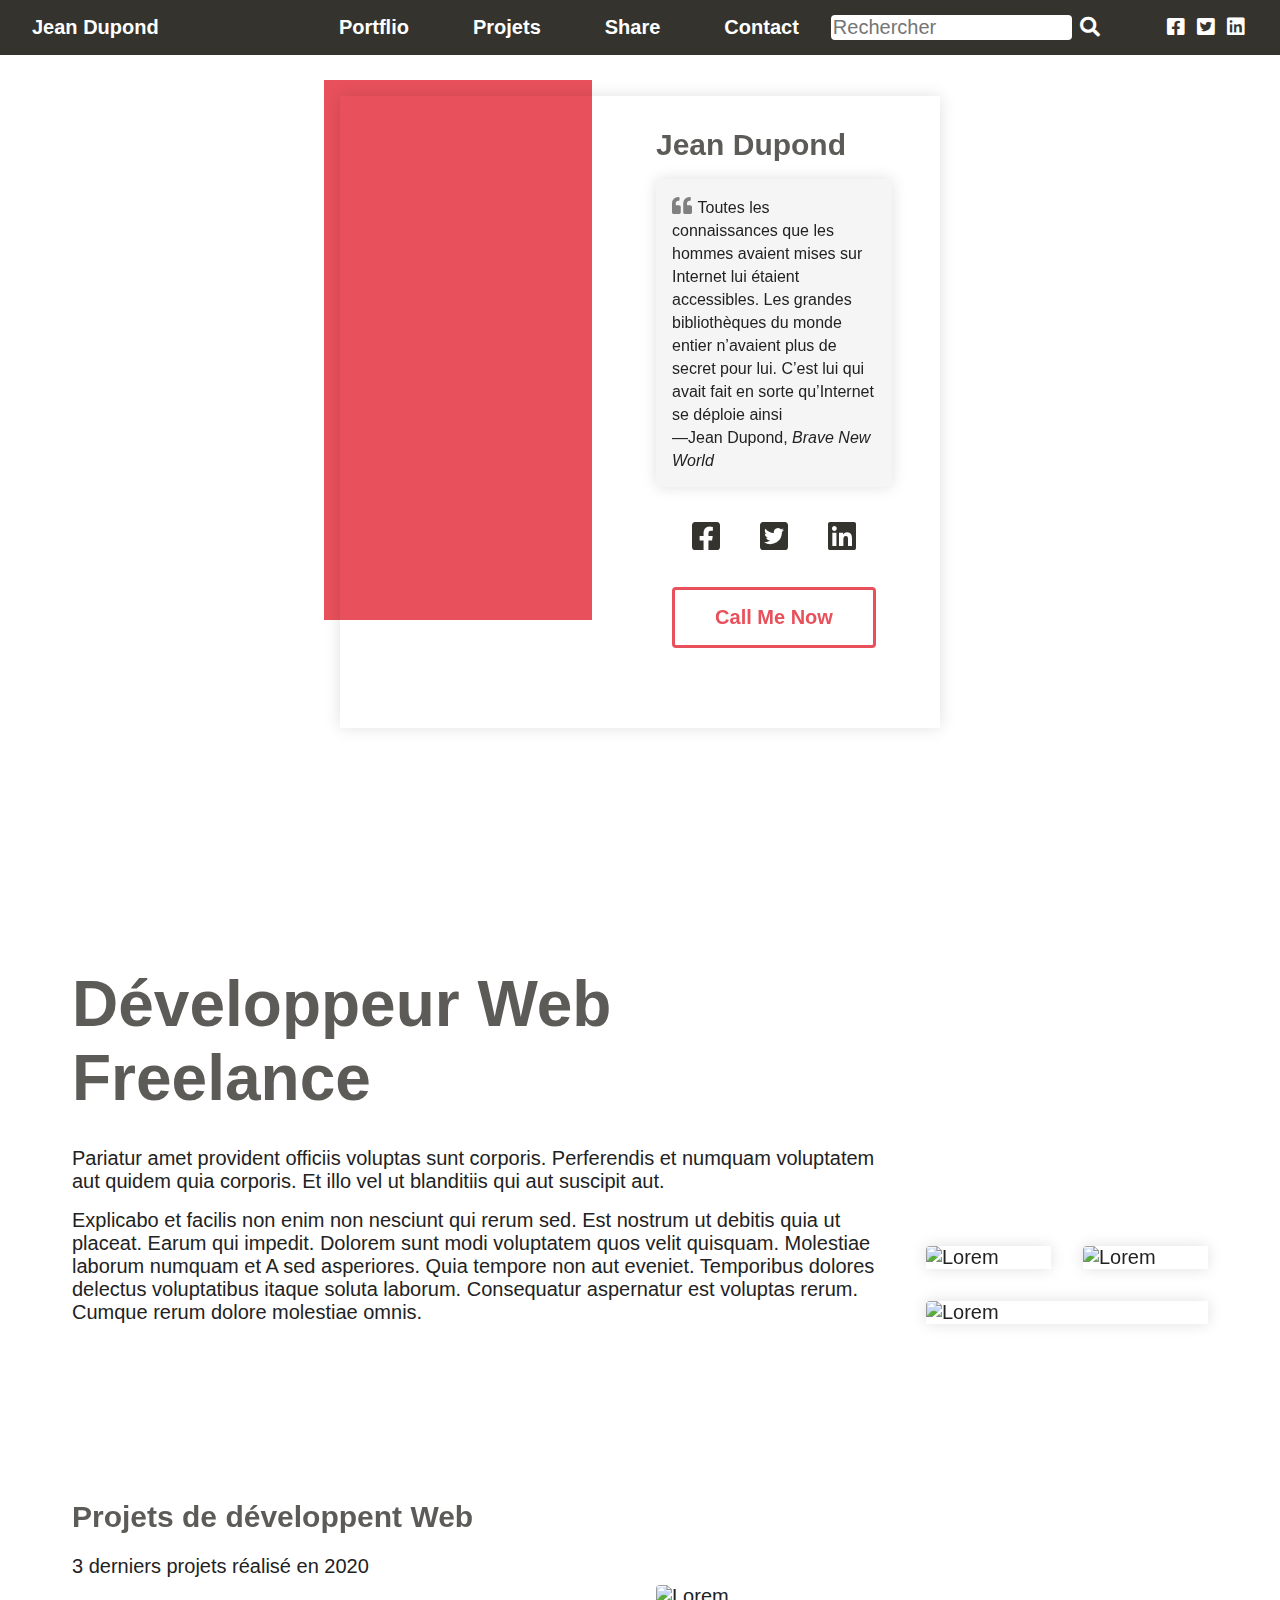
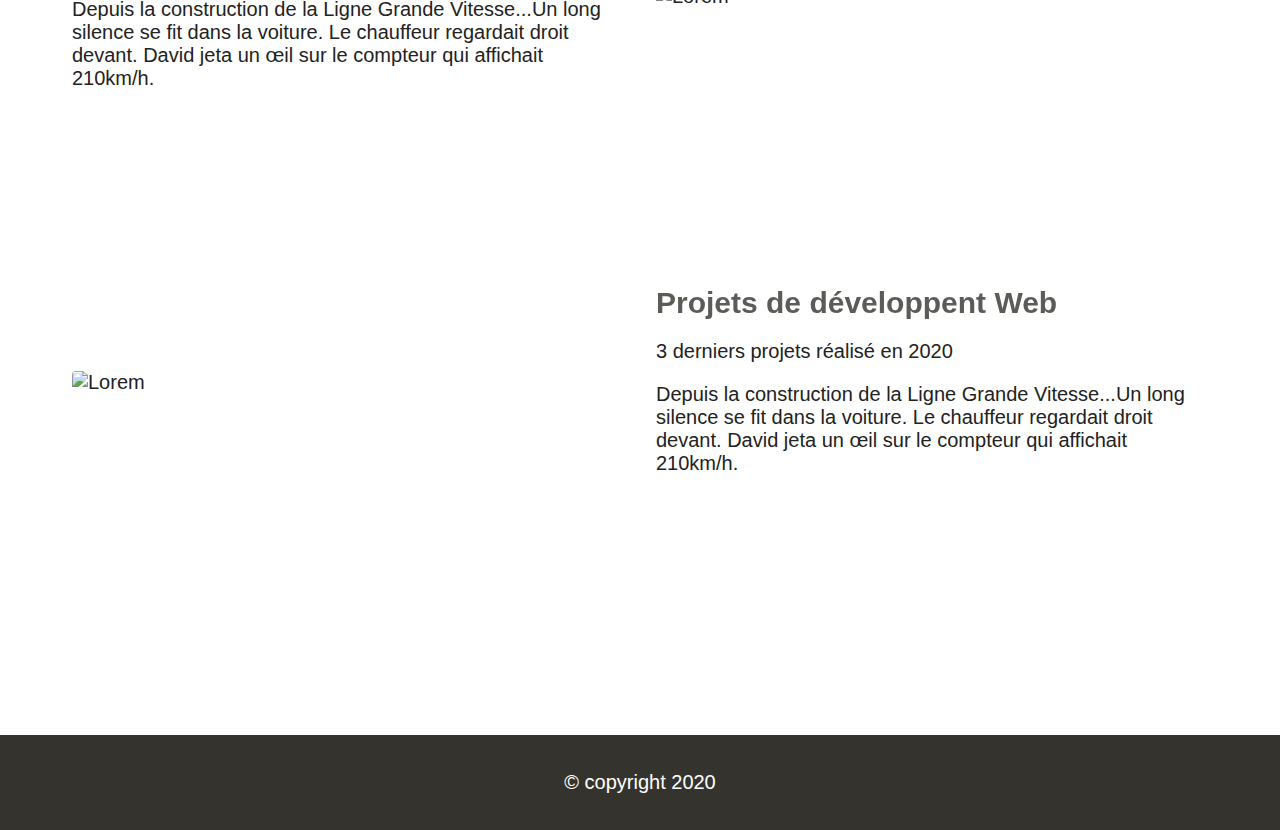
==== commit 7d383d96: "MAJ style" ====
--- a/index.html
+++ b/index.html
@@ -60,9 +60,9 @@
             </form>
 
             <div class="rs">
-                <a class="espaceInt" href="#"><i class="fab fa-facebook-square fx"></i></a>
-                <a class="espaceInt" href="#"><i class="fab fa-twitter-square fx"></i></a>
-                <a class="espaceInt" href="#"><i class="fab fa-linkedin fx"></i></a>
+                <a class="p-m" href="#"><i class="fab fa-facebook-square fx"></i></a>
+                <a class="p-m" href="#"><i class="fab fa-twitter-square fx"></i></a>
+                <a class="p-m" href="#"><i class="fab fa-linkedin fx"></i></a>
             </div>
         </nav>
     </header>
@@ -83,104 +83,89 @@
                         fait en sorte qu’Internet se déploie ainsi</small>
                     <footer><small>—Jean Dupond, <cite>Brave New World</cite></small></footer>
                 </blockquote>
-                <div class="follow espaceInt">
+                <div class="follow p-m">
                     <a href="#"><i class="fab fa-facebook-square fx"></i></a>
                     <a href="#"><i class="fab fa-twitter-square fx"></i></a>
                     <a href="#"><i class="fab fa-linkedin fx"></i></a>
                 </div>
+                <div class="d-flex-row jc_c ai_c ac_c m-m">
+                    <a class="text-center btn-secondary border-radius width-xxl"
+                        href="download/vs-code-keyboard-shortcuts-windows.pdf">
+                        Call Me Now
+                    </a>
+                </div>
             </div>
         </div>
     </aside>
-    <main class="espaceInt">
-        <article class="d-flex-row fEnd">
-            <div class="flex-1-1-400">
-                <h1>Développeur Web Freelance</h1>
+    <main class="p-m">
+        <article class="d-flex-row ai_fe mb-xl">
+            <section class="flex-1-1-400">
+                <h1 class="m-m mb-m">Développeur Web Freelance</h1>
 
-                <p>Pariatur amet provident officiis voluptas sunt corporis. Perferendis et numquam voluptatem aut quidem quia corporis. Et illo vel ut blanditiis qui aut suscipit aut.</p>
-                <p>Explicabo et facilis non enim non nesciunt qui rerum sed. Est nostrum ut debitis quia ut placeat. Earum qui impedit. Dolorem sunt modi voluptatem quos velit quisquam. Molestiae laborum numquam et A sed asperiores. Quia tempore non aut eveniet. Temporibus dolores delectus voluptatibus itaque soluta laborum. Consequatur aspernatur est voluptas rerum. Cumque rerum dolore molestiae omnis.</p>
-                <a class="text-center btn-secondary border-radius"
-                    href="download/vs-code-keyboard-shortcuts-windows.pdf">
-                    Call Me Now
-                </a>
-            </div>
+                <p class="m-m">Pariatur amet provident officiis voluptas sunt corporis. Perferendis et numquam voluptatem aut quidem
+                    quia corporis. Et illo vel ut blanditiis qui aut suscipit aut.</p>
+                <p class="m-m">Explicabo et facilis non enim non nesciunt qui rerum sed. Est nostrum ut debitis quia ut placeat.
+                    Earum qui impedit. Dolorem sunt modi voluptatem quos velit quisquam. Molestiae laborum numquam et A
+                    sed asperiores. Quia tempore non aut eveniet. Temporibus dolores delectus voluptatibus itaque soluta
+                    laborum. Consequatur aspernatur est voluptas rerum. Cumque rerum dolore molestiae omnis.</p>
+
+            </section>
             <!-- <div class="flex-1-1-400 m-m text-center">
                 <img id="illustration" src="images/infographie.png" alt="Lorem">
             </div> -->
-        </article>
-        <article class=" d-flex-col ">
-            <h2 class="espaceExt-p">Projets de développent Web</h2>
-            <div class="d-flex-row">
-                <div class="miniature flex-1-1-200 espaceExt shadow-light">
-                    <div class="miniature-overlay border-radius">
-                        <a class="text-center text-light btn-white espaceExt border-radius"
-                            href="download/vs-code-keyboard-shortcuts-windows.pdf"><i class="fas fa-download"></i>
-                            Download</a>
+            <div>
+                <div class="d-flex-row">
+                    <div class="miniature flex-1-1-200 m-m shadow-light">
+                        <div class="miniature-overlay border-radius">
+                            <a class="text-center text-light btn-white m-s border-radius"
+                                href="download/vs-code-keyboard-shortcuts-windows.pdf"><i class="fas fa-download"></i>
+                                Download</a>
+                        </div>
+                        <img class="border-radius" src="https://picsum.photos/450/280?random=1" alt="Lorem" />
                     </div>
-                    <img class="border-radius" src="https://picsum.photos/450/280?random=1" alt="Lorem" />
-                </div>
-                <div class="miniature flex-1-1-200 espaceExt shadow-light">
-                    <div class="miniature-overlay border-radius"><a
-                            class="text-center text-light btn-white espaceExt border-radius"
-                            href="download/vs-code-keyboard-shortcuts-windows.pdf"><i class="fas fa-download"></i>
-                            Download</a>
+                    <div class="miniature flex-1-1-200 m-m shadow-light">
+                        <div class="miniature-overlay border-radius"><a
+                                class="text-center text-light btn-white m-s border-radius"
+                                href="download/vs-code-keyboard-shortcuts-windows.pdf"><i class="fas fa-download"></i>
+                                Download</a>
+                        </div>
+                        <img class="border-radius" src="https://picsum.photos/450/280?random=2" alt="Lorem" />
                     </div>
-                    <img class="border-radius" src="https://picsum.photos/450/280?random=2" alt="Lorem" />
-                </div>
-                <div class="miniature flex-1-1-200 espaceExt shadow-light">
+                    <div class="miniature flex-1-1-200 m-m shadow-light">
 
-                    <div class="miniature-overlay border-radius"><a
-                            class="text-center text-light btn-white espaceExt border-radius"
-                            href="download/vs-code-keyboard-shortcuts-windows.pdf"><i class="fas fa-download"></i>
-                            Download</a>
+                        <div class="miniature-overlay border-radius"><a
+                                class="text-center text-light btn-white m-s border-radius"
+                                href="download/vs-code-keyboard-shortcuts-windows.pdf"><i class="fas fa-download"></i>
+                                Download</a>
+                        </div>
+                        <img class="border-radius" src="https://picsum.photos/450/280?random=3" alt="Lorem" />
                     </div>
-                    <img class="border-radius" src="https://picsum.photos/450/280?random=3" alt="Lorem" />
                 </div>
             </div>
-            <div class="espaceExt-p texte-col">
+        </article>
+
+        <article class="d-flex-row jc_c ai_c mb-xl">
+            <div class="flex-1-1-200 m-m">
+                <h2 class="m-s">Projets de développent Web</h2>
+                <p><strong>3 derniers projets réalisé en 2020</strong></p>
+                <p>Depuis la construction de la Ligne Grande Vitesse...Un long silence se fit dans la voiture. Le
+                    chauffeur regardait droit devant. David jeta un œil sur le compteur qui affichait 210km/h.</p>
+            </div>
+            <img class="border-radius flex-1-1-200 m-m" src="https://picsum.photos/450/280?random=2" alt="Lorem" />
+        </article>
+
+        <article class="d-flex-row jc_c ai_c mb-xl">
+            <img class="border-radius flex-1-1-200 m-m" src="https://picsum.photos/450/280?random=2" alt="Lorem" />
+            <div class="flex-1-1-200 m-m">
+                <h2 class="m-s">Projets de développent Web</h2>
                 <p><strong>3 derniers projets réalisé en 2020</strong></p>
                 <p>Depuis la construction de la Ligne Grande Vitesse...Un long silence se fit dans la voiture. Le
                     chauffeur regardait droit devant. David jeta un œil sur le compteur qui affichait 210km/h.</p>
             </div>
 
         </article>
-        <article class=" d-flex-col ">
-            <h2 class="espaceExt-p">Les infographies</h2>
-            <div class="d-flex-row">
-                <div class="miniature flex-1-1-200 espaceExt shadow-light">
-                    <div class="miniature-overlay border-radius"><a
-                            class="text-center text-light btn-white espaceExt border-radius"
-                            href="download/vs-code-keyboard-shortcuts-windows.pdf"><i class="fas fa-download"></i>
-                            Download</a>
-                    </div>
-                    <img class="border-radius" src="https://picsum.photos/450/280?random=4" alt="Lorem" />
-                </div>
-                <div class="miniature flex-1-1-200 espaceExt shadow-light">
-                    <div class="miniature-overlay border-radius"><a
-                            class="text-center text-light btn-white espaceExt border-radius"
-                            href="download/vs-code-keyboard-shortcuts-windows.pdf"><i class="fas fa-download"></i>
-                            Download</a>
-                    </div>
-                    <img class="border-radius" src="https://picsum.photos/450/280?random=5" alt="Lorem" />
-                </div>
-                <div class="miniature flex-1-1-200 espaceExt shadow-light">
-                    <div class="miniature-overlay border-radius"><a
-                            class="text-center text-light btn-white espaceExt border-radius"
-                            href="download/vs-code-keyboard-shortcuts-windows.pdf"><i class="fas fa-download"></i>
-                            Download</a>
-                    </div>
-                    <img class="border-radius" src="https://picsum.photos/450/280?random=6" alt="Lorem" />
-                </div>
-            </div>
-            <div class="espaceExt-p texte-col">
-                <p><strong>3 dernieres illustrations réalisées en 2020</strong></p>
-                <p>Depuis la construction de la Ligne Grande Vitesse...
-                    Un long silence se fit dans la voiture. Le chauffeur regardait droit devant. David jeta un œil sur
-                    le compteur qui affichait 210km/h.</p>
-            </div>
-
-        </article>
     </main>
-    <footer class=" espaceInt text-light text-center">
+    <footer class=" p-m text-light text-center">
         <p>&copy; copyright 2020</p>
     </footer>
     <script src="js/side-nav.js"></script>
--- a/css/master.css
+++ b/css/master.css
@@ -41,6 +41,7 @@
 h4,
 h5,
 h6 {
+    margin: 0;
     width: 100%;
     font-family: 'Monda', sans-serif;
     color: var(--primary-color);
@@ -49,7 +50,6 @@
 
 h1 {
     font-size: 2rem;
-    margin: 0.5em 0;
 }
 
 header {
@@ -82,7 +82,6 @@
 article {
     /* background-color: #f5f5f5; */
     padding: 1rem 0;
-    margin: 1rem 0 4rem;
 }
 
 
@@ -115,7 +114,7 @@
 }
 
 blockquote i {
-    color: var(--secondary-color);
+    color: grey;
 }
 
 .d-flex-row {
@@ -139,29 +138,52 @@
     align-content: flex-end;
 }
 
-.fEnd {
+.ai_fe {
     align-items: flex-end;
+}
+
+.jc_c {
+    justify-content: center;
+}
+
+.ai_c {
+    align-items: center;
+}
+
+.ai_c {
+    align-items: center;
+}
+
+.ac_c {
+    align-content: center;
 }
 
 .flex-1-1-200 {
     flex: 1 1 600px;
 }
 
-.espaceExt {
-    margin: 0.25rem 0.25rem;
-}
-
-.espaceExt-p {
-    margin: 1rem 0.25rem;
+.m-s {
+    margin: 1rem 0;
 }
 
 .m-m{
     margin: 1rem;
 }
 
-.espaceInt {
+.mb-m {
+    margin-bottom: 2rem;
+}
+.mb-xl {
+    margin-bottom: 6rem;
+}
+
+.p-m {
     padding: 1rem;
     /*1rem = 1em = 16px*/
+}
+
+.width-xxl {
+    width: 100%;
 }
 
 .min-h {
@@ -272,7 +294,7 @@
     width: 100%;
     height: 90%;
     background-color: var(--secondary-color);
-    margin: -1.5rem;
+    margin: -32px -16px;
     mix-blend-mode: multiply;
     /* opacity: 0.8; */
 }
@@ -280,7 +302,6 @@
 .follow {
     display: flex;
     justify-content: space-around;
-    
     font-size: 2rem;
     color: var(--light-primary);
 }
--- a/css/side-nav.css
+++ b/css/side-nav.css
@@ -39,7 +39,6 @@
 
 #mySidenav form {
     margin: 0;
-    padding: 1rem 2rem;
     white-space: nowrap;
     border-color: none;
 }
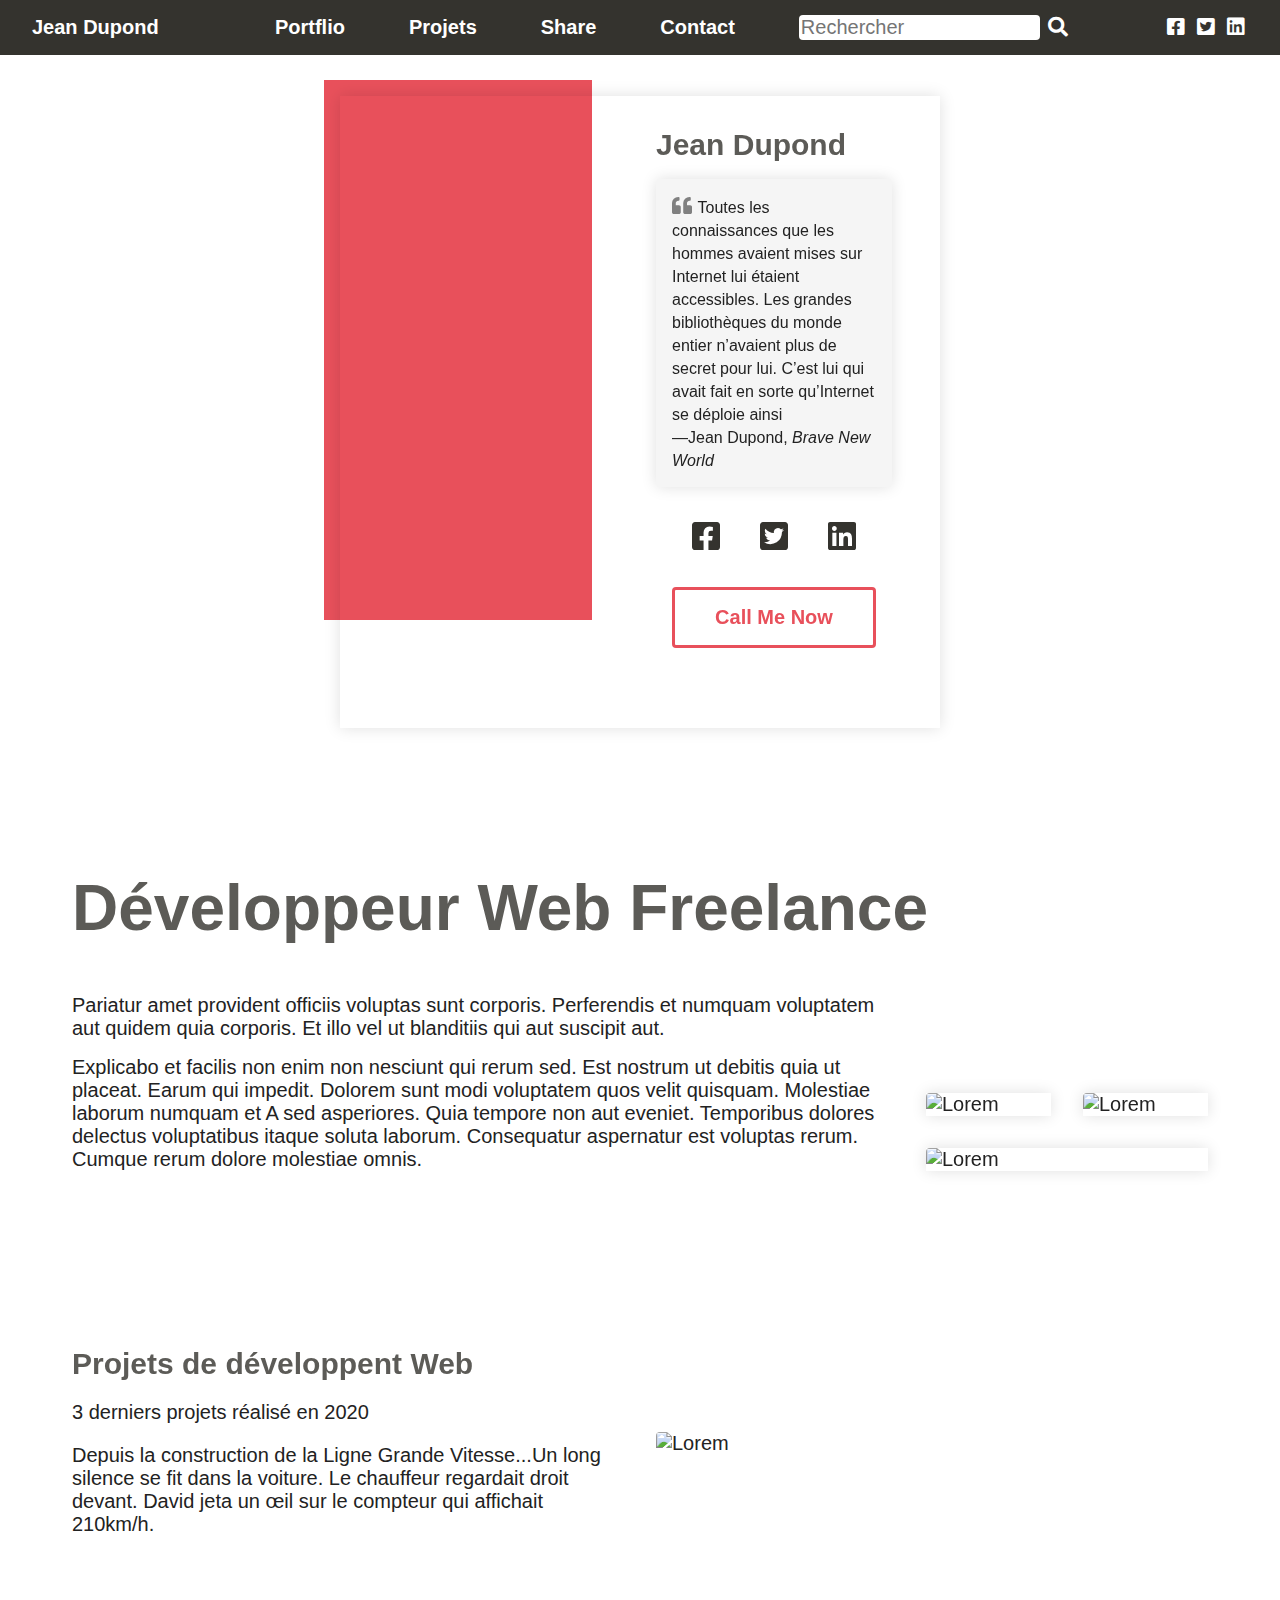
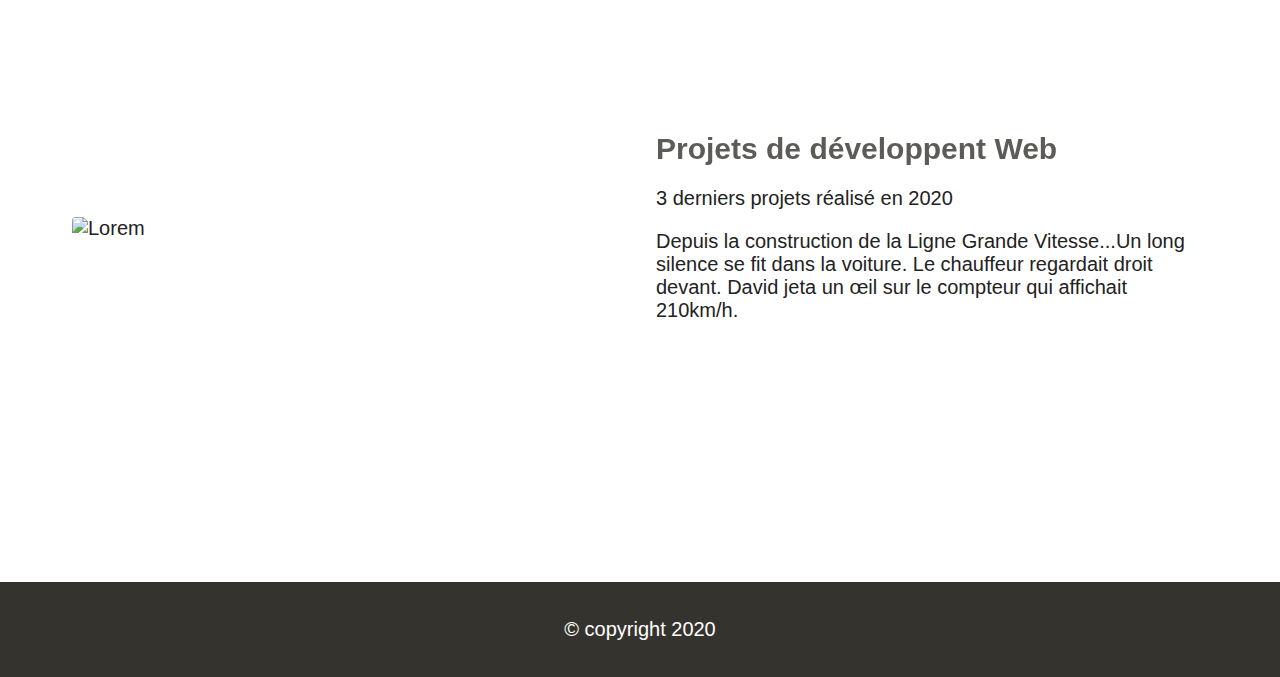
==== commit 1bab84d2: "MAJ style" ====
--- a/index.html
+++ b/index.html
@@ -1,5 +1,5 @@
 <!DOCTYPE html>
-<html lang="fr">
+<html lang="zxx">
 
 <head>
     <!-- Global site tag (gtag.js) - Google Analytics -->
@@ -53,10 +53,10 @@
             <a href="#">Share</a>
             <a href="contact.html">Contact</a>
             <form id="recherche">
-                <label for="search">
+                
                     <input id="search" class="styleInput" type="search" placeholder="Rechercher">
                     <button type="submit"><i class="fas fa-search fx" style="color:white"></i></button>
-                </label>
+               
             </form>
 
             <div class="rs">
@@ -99,8 +99,8 @@
     </aside>
     <main class="p-m">
         <article class="d-flex-row ai_fe mb-xl">
-            <section class="flex-1-1-400">
-                <h1 class="m-m mb-m">Développeur Web Freelance</h1>
+            <h1 class="m-m mb-m">Développeur Web Freelance</h1>
+            <div class="flex-1-1-400">
 
                 <p class="m-m">Pariatur amet provident officiis voluptas sunt corporis. Perferendis et numquam voluptatem aut quidem
                     quia corporis. Et illo vel ut blanditiis qui aut suscipit aut.</p>
@@ -109,7 +109,7 @@
                     sed asperiores. Quia tempore non aut eveniet. Temporibus dolores delectus voluptatibus itaque soluta
                     laborum. Consequatur aspernatur est voluptas rerum. Cumque rerum dolore molestiae omnis.</p>
 
-            </section>
+            </div>
             <!-- <div class="flex-1-1-400 m-m text-center">
                 <img id="illustration" src="images/infographie.png" alt="Lorem">
             </div> -->
@@ -151,11 +151,11 @@
                 <p>Depuis la construction de la Ligne Grande Vitesse...Un long silence se fit dans la voiture. Le
                     chauffeur regardait droit devant. David jeta un œil sur le compteur qui affichait 210km/h.</p>
             </div>
-            <img class="border-radius flex-1-1-200 m-m" src="https://picsum.photos/450/280?random=2" alt="Lorem" />
+            <img class="border-radius flex-1-1-200 m-m" src="https://picsum.photos/450/280?random=4" alt="Lorem" />
         </article>
 
         <article class="d-flex-row jc_c ai_c mb-xl">
-            <img class="border-radius flex-1-1-200 m-m" src="https://picsum.photos/450/280?random=2" alt="Lorem" />
+            <img class="border-radius flex-1-1-200 m-m" src="https://picsum.photos/450/280?random=5" alt="Lorem" />
             <div class="flex-1-1-200 m-m">
                 <h2 class="m-s">Projets de développent Web</h2>
                 <p><strong>3 derniers projets réalisé en 2020</strong></p>
--- a/css/master.css
+++ b/css/master.css
@@ -66,8 +66,8 @@
 aside {
     flex: 1 1 600px;
     max-width: 600px;
-    margin: 6rem 1rem;
     background-image: url(../images/bg.jpg);
+    margin: 6rem 0.5rem 3rem;
 }
 
 
@@ -76,7 +76,7 @@
     flex: 2 2 800px;
     max-width: 1200px;
     min-height: 100vh;
-    margin: 6rem 0;
+    margin: 3rem 0.5rem 6rem;
 }
 
 article {
--- a/css/side-nav.css
+++ b/css/side-nav.css
@@ -41,6 +41,7 @@
     margin: 0;
     white-space: nowrap;
     border-color: none;
+    padding: 0 2rem;
 }
 #mySidenav form input {
     border-radius: 4px;
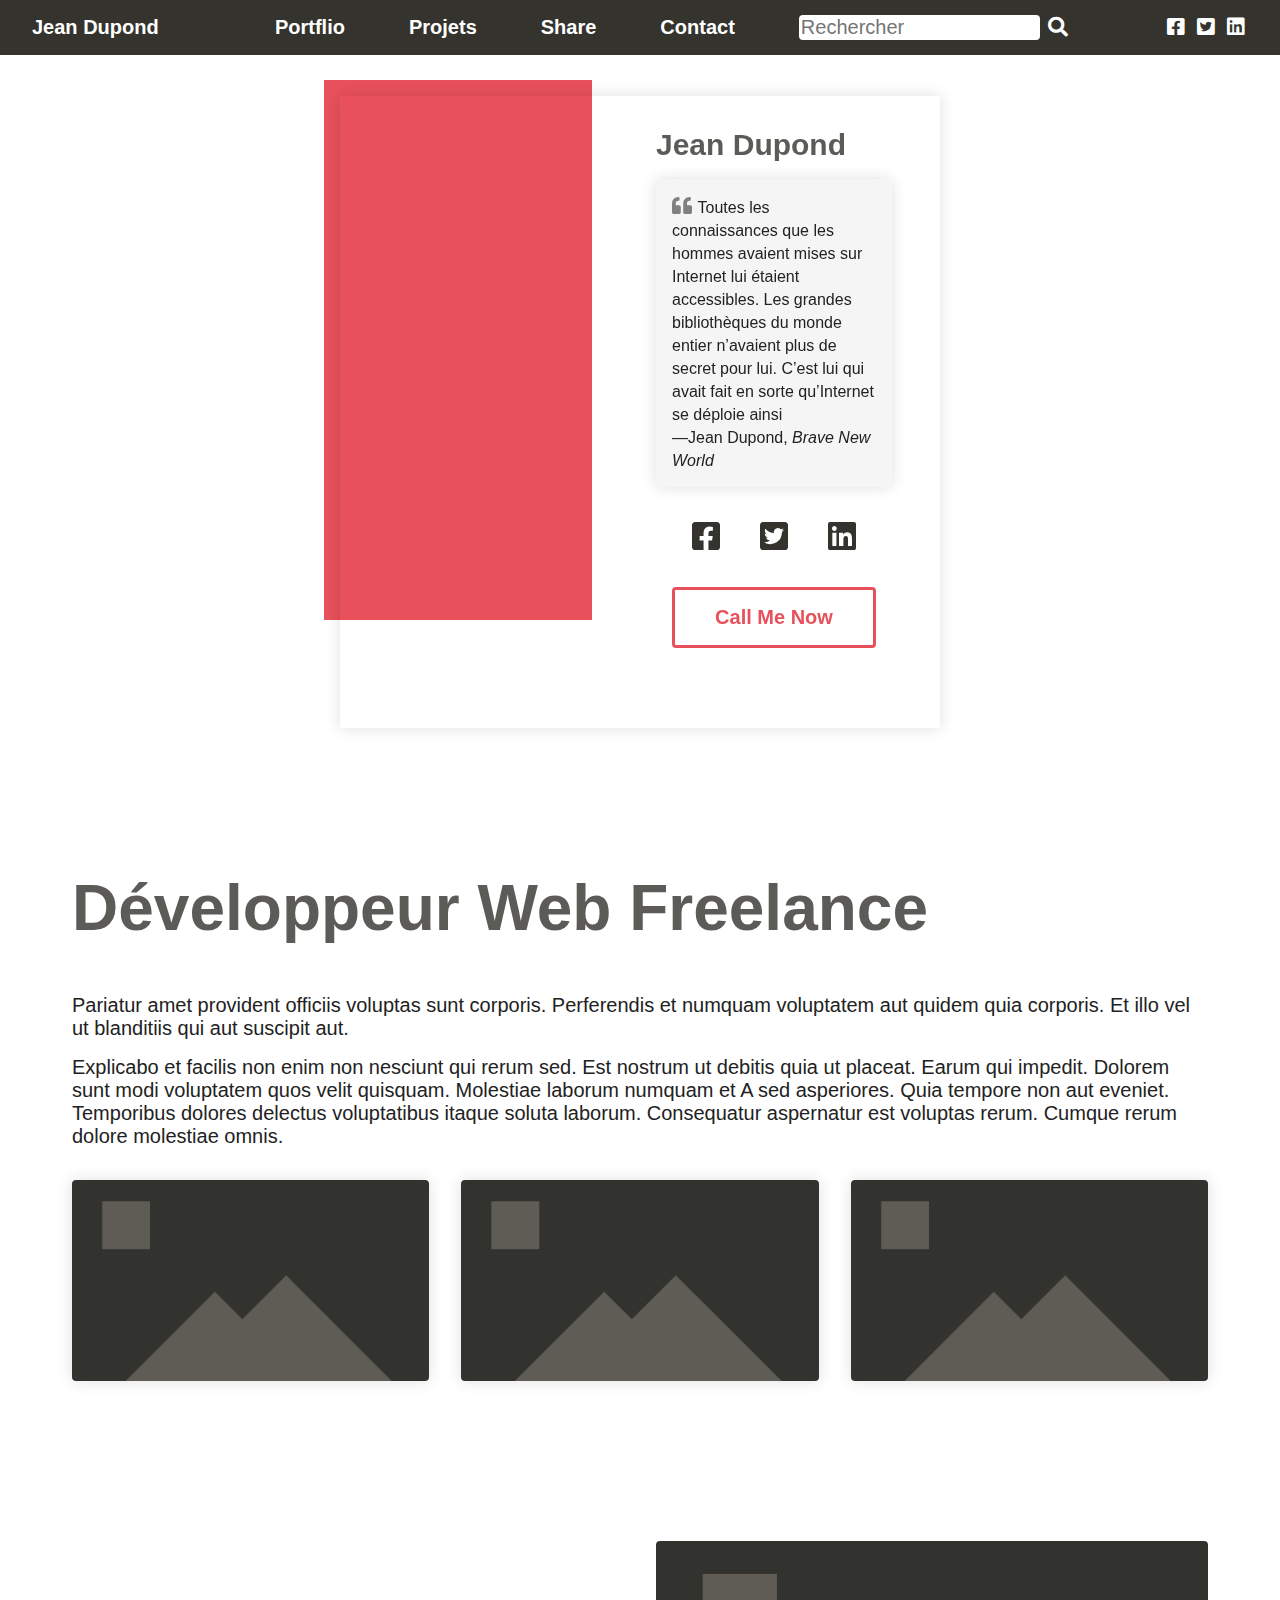
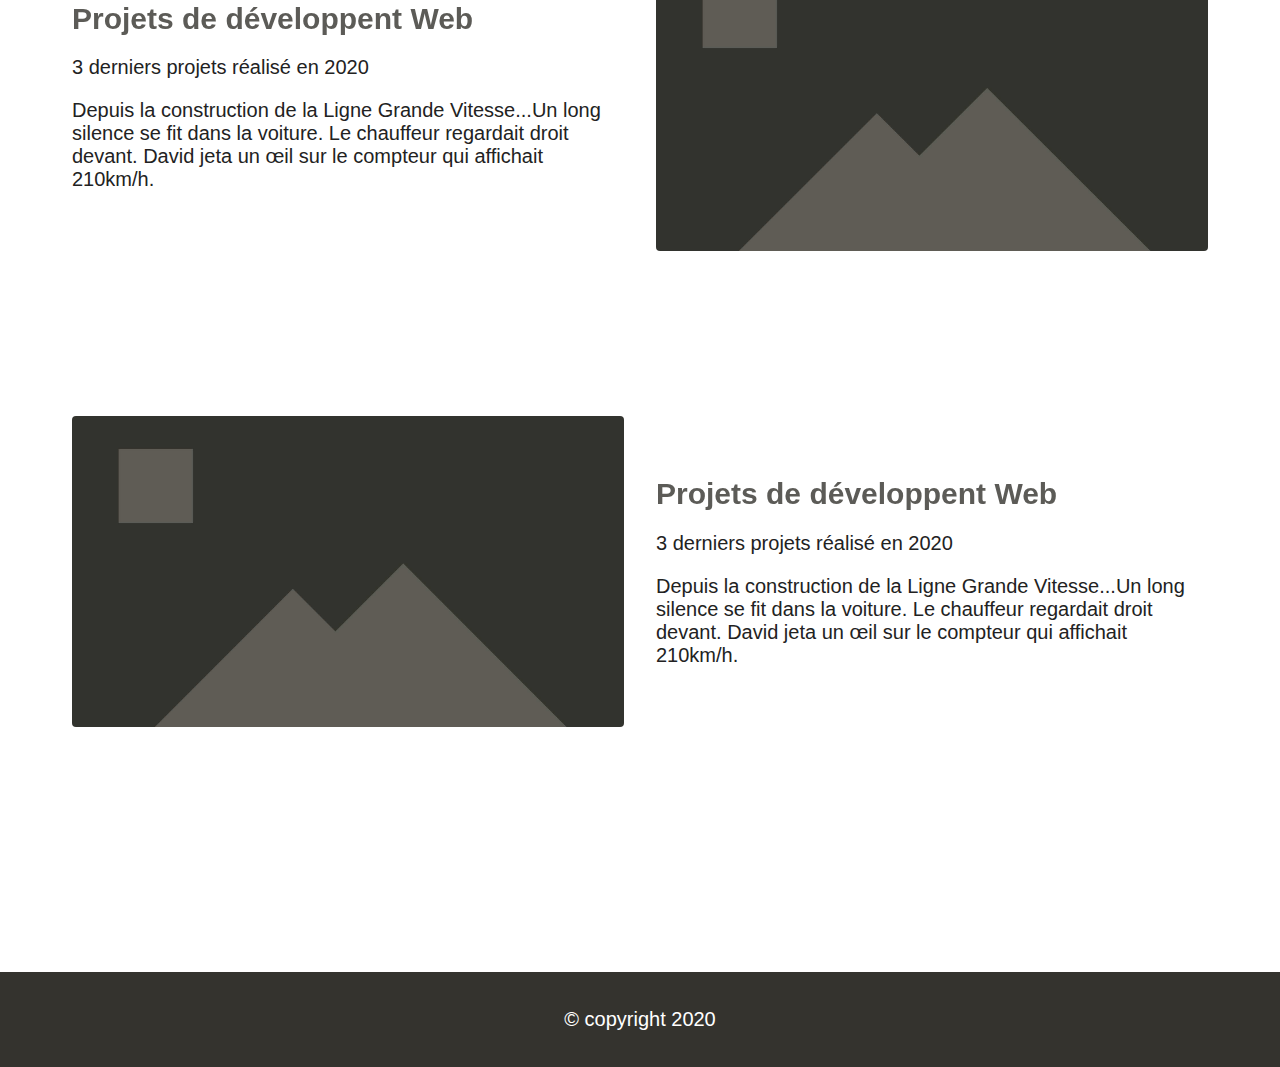
==== commit 93cc6f5b: "MAJ style" ====
--- a/index.html
+++ b/index.html
@@ -114,14 +114,14 @@
                 <img id="illustration" src="images/infographie.png" alt="Lorem">
             </div> -->
             <div>
-                <div class="d-flex-row">
+                <div class="d-flex-row no-wrap">
                     <div class="miniature flex-1-1-200 m-m shadow-light">
                         <div class="miniature-overlay border-radius">
                             <a class="text-center text-light btn-white m-s border-radius"
                                 href="download/vs-code-keyboard-shortcuts-windows.pdf"><i class="fas fa-download"></i>
                                 Download</a>
                         </div>
-                        <img class="border-radius" src="https://picsum.photos/450/280?random=1" alt="Lorem" />
+                        <img class="border-radius" src="images/image.jpg" alt="Lorem" />
                     </div>
                     <div class="miniature flex-1-1-200 m-m shadow-light">
                         <div class="miniature-overlay border-radius"><a
@@ -129,7 +129,7 @@
                                 href="download/vs-code-keyboard-shortcuts-windows.pdf"><i class="fas fa-download"></i>
                                 Download</a>
                         </div>
-                        <img class="border-radius" src="https://picsum.photos/450/280?random=2" alt="Lorem" />
+                        <img class="border-radius" src="images/image.jpg" alt="Lorem" />
                     </div>
                     <div class="miniature flex-1-1-200 m-m shadow-light">
 
@@ -138,25 +138,29 @@
                                 href="download/vs-code-keyboard-shortcuts-windows.pdf"><i class="fas fa-download"></i>
                                 Download</a>
                         </div>
-                        <img class="border-radius" src="https://picsum.photos/450/280?random=3" alt="Lorem" />
+                        <img class="border-radius" src="images/image.jpg" alt="Lorem" />
                     </div>
                 </div>
             </div>
         </article>
 
         <article class="d-flex-row jc_c ai_c mb-xl">
-            <div class="flex-1-1-200 m-m">
+            <div class="flex-1-1-300 m-m">
                 <h2 class="m-s">Projets de développent Web</h2>
                 <p><strong>3 derniers projets réalisé en 2020</strong></p>
                 <p>Depuis la construction de la Ligne Grande Vitesse...Un long silence se fit dans la voiture. Le
                     chauffeur regardait droit devant. David jeta un œil sur le compteur qui affichait 210km/h.</p>
             </div>
-            <img class="border-radius flex-1-1-200 m-m" src="https://picsum.photos/450/280?random=4" alt="Lorem" />
+            <div class="flex-1-1-300 m-m">
+                <img class="border-radius order-1" src="images/image.jpg" alt="Lorem" />
+            </div>
         </article>
 
         <article class="d-flex-row jc_c ai_c mb-xl">
-            <img class="border-radius flex-1-1-200 m-m" src="https://picsum.photos/450/280?random=5" alt="Lorem" />
-            <div class="flex-1-1-200 m-m">
+            <div class="flex-1-1-300 m-m">
+            	<img class="border-radius" src="images/image.jpg" alt="Lorem" />
+            </div>
+            <div class="flex-1-1-300 m-m">
                 <h2 class="m-s">Projets de développent Web</h2>
                 <p><strong>3 derniers projets réalisé en 2020</strong></p>
                 <p>Depuis la construction de la Ligne Grande Vitesse...Un long silence se fit dans la voiture. Le
--- a/css/master.css
+++ b/css/master.css
@@ -32,7 +32,7 @@
 }
 
 img {
-    width: 100%;
+    max-width: 100%;
 }
 
 h1,
@@ -70,7 +70,6 @@
     margin: 6rem 0.5rem 3rem;
 }
 
-
 main {
     background-color: white;
     flex: 2 2 800px;
@@ -84,8 +83,7 @@
     padding: 1rem 0;
 }
 
-
-body > footer {
+body>footer {
     width: 100%;
     background-color: var(--primary-color);
 }
@@ -104,13 +102,11 @@
     max-width: 800px;
     margin: auto;
 }
-
 
 blockquote {
     margin: 1rem 0;
     background-color: #f5f5f5;
     padding: 1rem;
-
 }
 
 blockquote i {
@@ -158,21 +154,38 @@
     align-content: center;
 }
 
+.no-wrap {
+    flex-wrap: nowrap;
+}
+
 .flex-1-1-200 {
-    flex: 1 1 600px;
+    flex: 1 1 200px;
+}
+
+.flex-1-1-300 {
+    flex: 1 1 300px;
+}
+
+.flex-1-1-400 {
+    flex: 1 1 400px;
+}
+
+.order-1 {
+    order: -1;
 }
 
 .m-s {
     margin: 1rem 0;
 }
 
-.m-m{
+.m-m {
     margin: 1rem;
 }
 
 .mb-m {
     margin-bottom: 2rem;
 }
+
 .mb-xl {
     margin-bottom: 6rem;
 }
@@ -193,7 +206,6 @@
 /* .texte-col {
     columns: 2;
 } */
-
 .text-light {
     color: white;
 }
@@ -253,9 +265,7 @@
     font-size: 1rem;
 }
 
-
 /*HEADER*/
-
 #logo {
     max-width: 250px;
     padding: 1rem 2rem;
@@ -266,9 +276,7 @@
     padding: 0 1rem;
 }
 
-
 /*ASIDE*/
-
 .card {
     padding: 1rem 0;
     background-color: var(--light-color);
@@ -277,11 +285,9 @@
 .profilPhoto {
     height: 600px;
     background: 50% 100% / cover url('../images/profil.png') no-repeat;
-
 }
 
 .profilText {
-
     background-color: var(--light-color);
     margin: -4rem 1rem 0;
     /* z-index: 1; */
@@ -311,12 +317,12 @@
     text-decoration: none;
     transition: 300ms;
 }
+
 .follow a:hover {
     color: var(--secondary-color);
 }
 
 /*Articles - Overlay*/
-
 .miniature {
     /* padding: 1rem; */
     position: relative;
@@ -325,7 +331,6 @@
 .miniature img {
     width: 100%;
     display: block;
-
 }
 
 .miniature-overlay {
@@ -343,6 +348,7 @@
 
 .miniature-overlay:hover {
     opacity: 1;
+    cursor: pointer;
 }
 
 .glu1 {
@@ -367,7 +373,6 @@
 .formContact input,
 .formContact textarea {
     border: solid 1px var(--primary-color);
-
     width: 100%;
     /* background-color: lawngreen; */
 }
@@ -376,18 +381,14 @@
     /* max-width: 100%; */
     flex: 1 1 350px;
 }
-
 
 @media screen and (min-width: 600px) {
     h1 {
         font-size: 4rem;
     }
 
-    .flex-1-1-200 {
-        flex: 1 1 100px;
-    }
-    .flex-1-1-400 {
-        flex: 1 1 450px;
+    .order-1 {
+        order: 0;
     }
 
     .profilText {
@@ -395,5 +396,4 @@
         box-shadow: none;
         border-radius: none;
     }
-
 }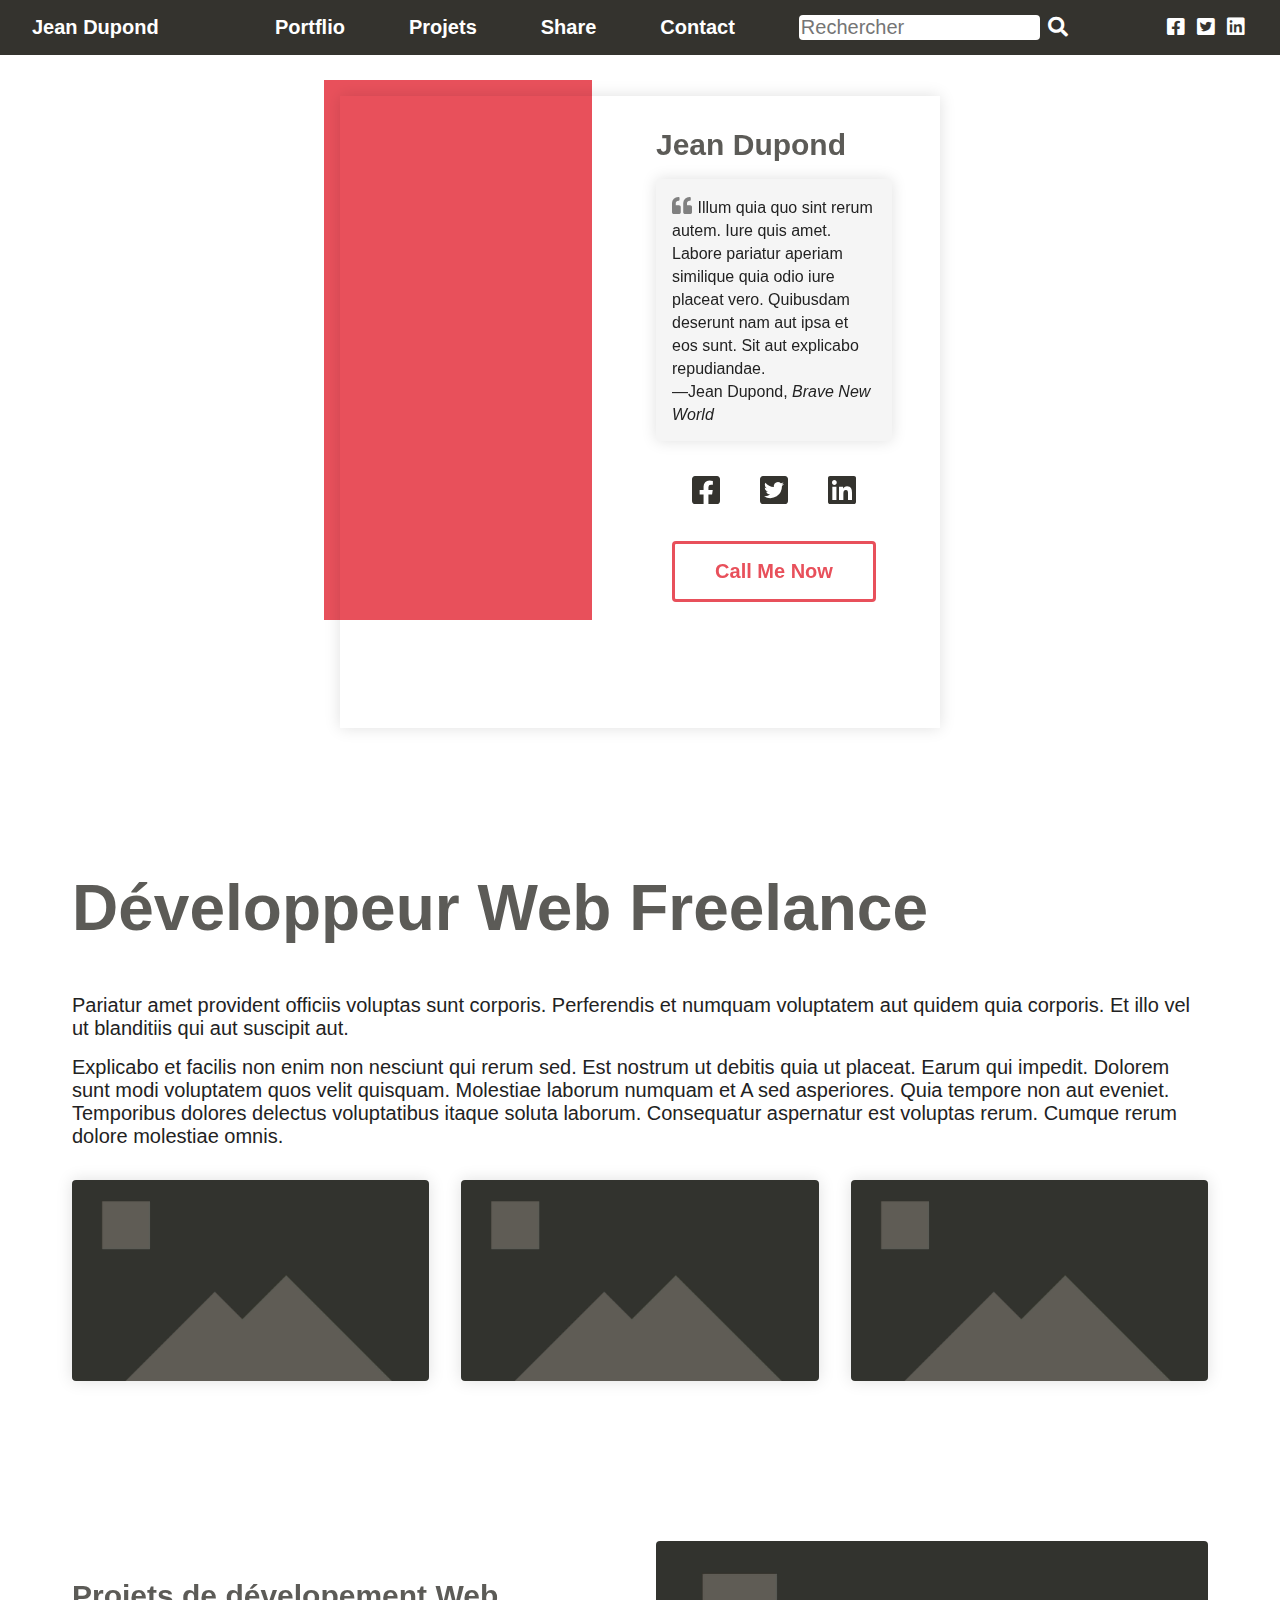
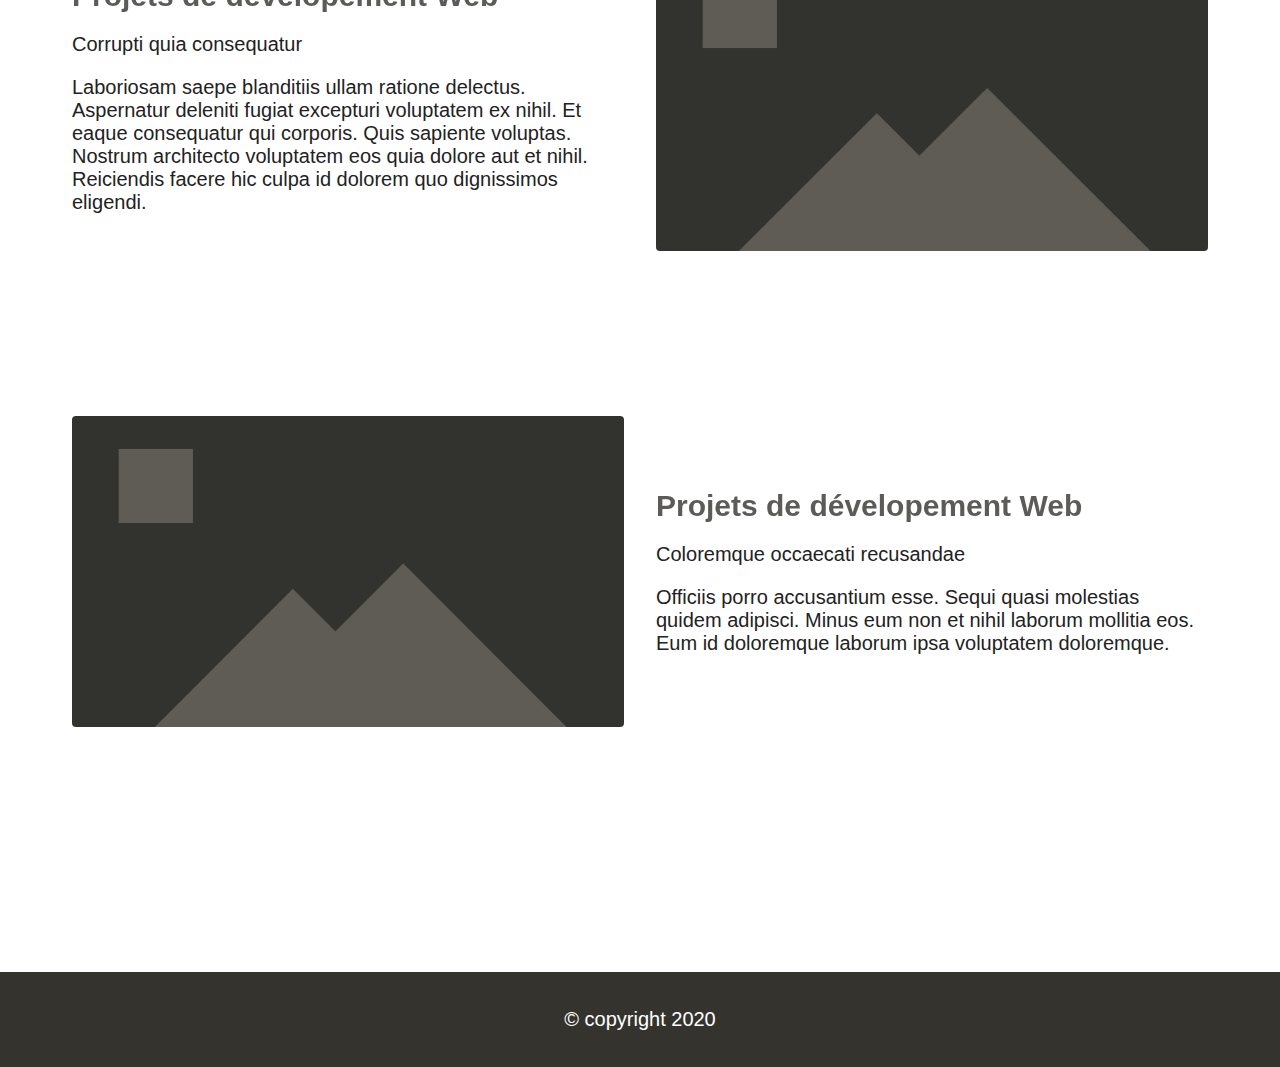
==== commit 6539d6f1: "MAJ style" ====
--- a/index.html
+++ b/index.html
@@ -78,9 +78,7 @@
                 <h2>Jean Dupond</h2>
                 <blockquote class="border-radius shadow-light" cite="https://www.huxley.net/bnw/four.html">
                     <i class="fas fa-quote-left"></i>
-                    <small>Toutes les connaissances que les hommes avaient mises sur Internet lui étaient accessibles.
-                        Les grandes bibliothèques du monde entier n’avaient plus de secret pour lui. C’est lui qui avait
-                        fait en sorte qu’Internet se déploie ainsi</small>
+                    <small>Illum quia quo sint rerum autem. Iure quis amet. Labore pariatur aperiam similique quia odio iure placeat vero. Quibusdam deserunt nam aut ipsa et eos sunt. Sit aut explicabo repudiandae.</small>
                     <footer><small>—Jean Dupond, <cite>Brave New World</cite></small></footer>
                 </blockquote>
                 <div class="follow p-m">
@@ -146,10 +144,9 @@
 
         <article class="d-flex-row jc_c ai_c mb-xl">
             <div class="flex-1-1-300 m-m">
-                <h2 class="m-s">Projets de développent Web</h2>
-                <p><strong>3 derniers projets réalisé en 2020</strong></p>
-                <p>Depuis la construction de la Ligne Grande Vitesse...Un long silence se fit dans la voiture. Le
-                    chauffeur regardait droit devant. David jeta un œil sur le compteur qui affichait 210km/h.</p>
+                <h2 class="m-s">Projets de dévelopement Web</h2>
+                <p><strong>Corrupti quia consequatur</strong></p>
+                <p>Laboriosam saepe blanditiis ullam ratione delectus. Aspernatur deleniti fugiat excepturi voluptatem ex nihil. Et eaque consequatur qui corporis. Quis sapiente voluptas. Nostrum architecto voluptatem eos quia dolore aut et nihil. Reiciendis facere hic culpa id dolorem quo dignissimos eligendi.</p>
             </div>
             <div class="flex-1-1-300 m-m">
                 <img class="border-radius order-1" src="images/image.jpg" alt="Lorem" />
@@ -161,10 +158,9 @@
             	<img class="border-radius" src="images/image.jpg" alt="Lorem" />
             </div>
             <div class="flex-1-1-300 m-m">
-                <h2 class="m-s">Projets de développent Web</h2>
-                <p><strong>3 derniers projets réalisé en 2020</strong></p>
-                <p>Depuis la construction de la Ligne Grande Vitesse...Un long silence se fit dans la voiture. Le
-                    chauffeur regardait droit devant. David jeta un œil sur le compteur qui affichait 210km/h.</p>
+                <h2 class="m-s">Projets de dévelopement Web</h2>
+                <p><strong>Coloremque occaecati recusandae</strong></p>
+                <p>Officiis porro accusantium esse. Sequi quasi molestias quidem adipisci. Minus eum non et nihil laborum mollitia eos. Eum id doloremque laborum ipsa voluptatem doloremque.</p>
             </div>
 
         </article>
